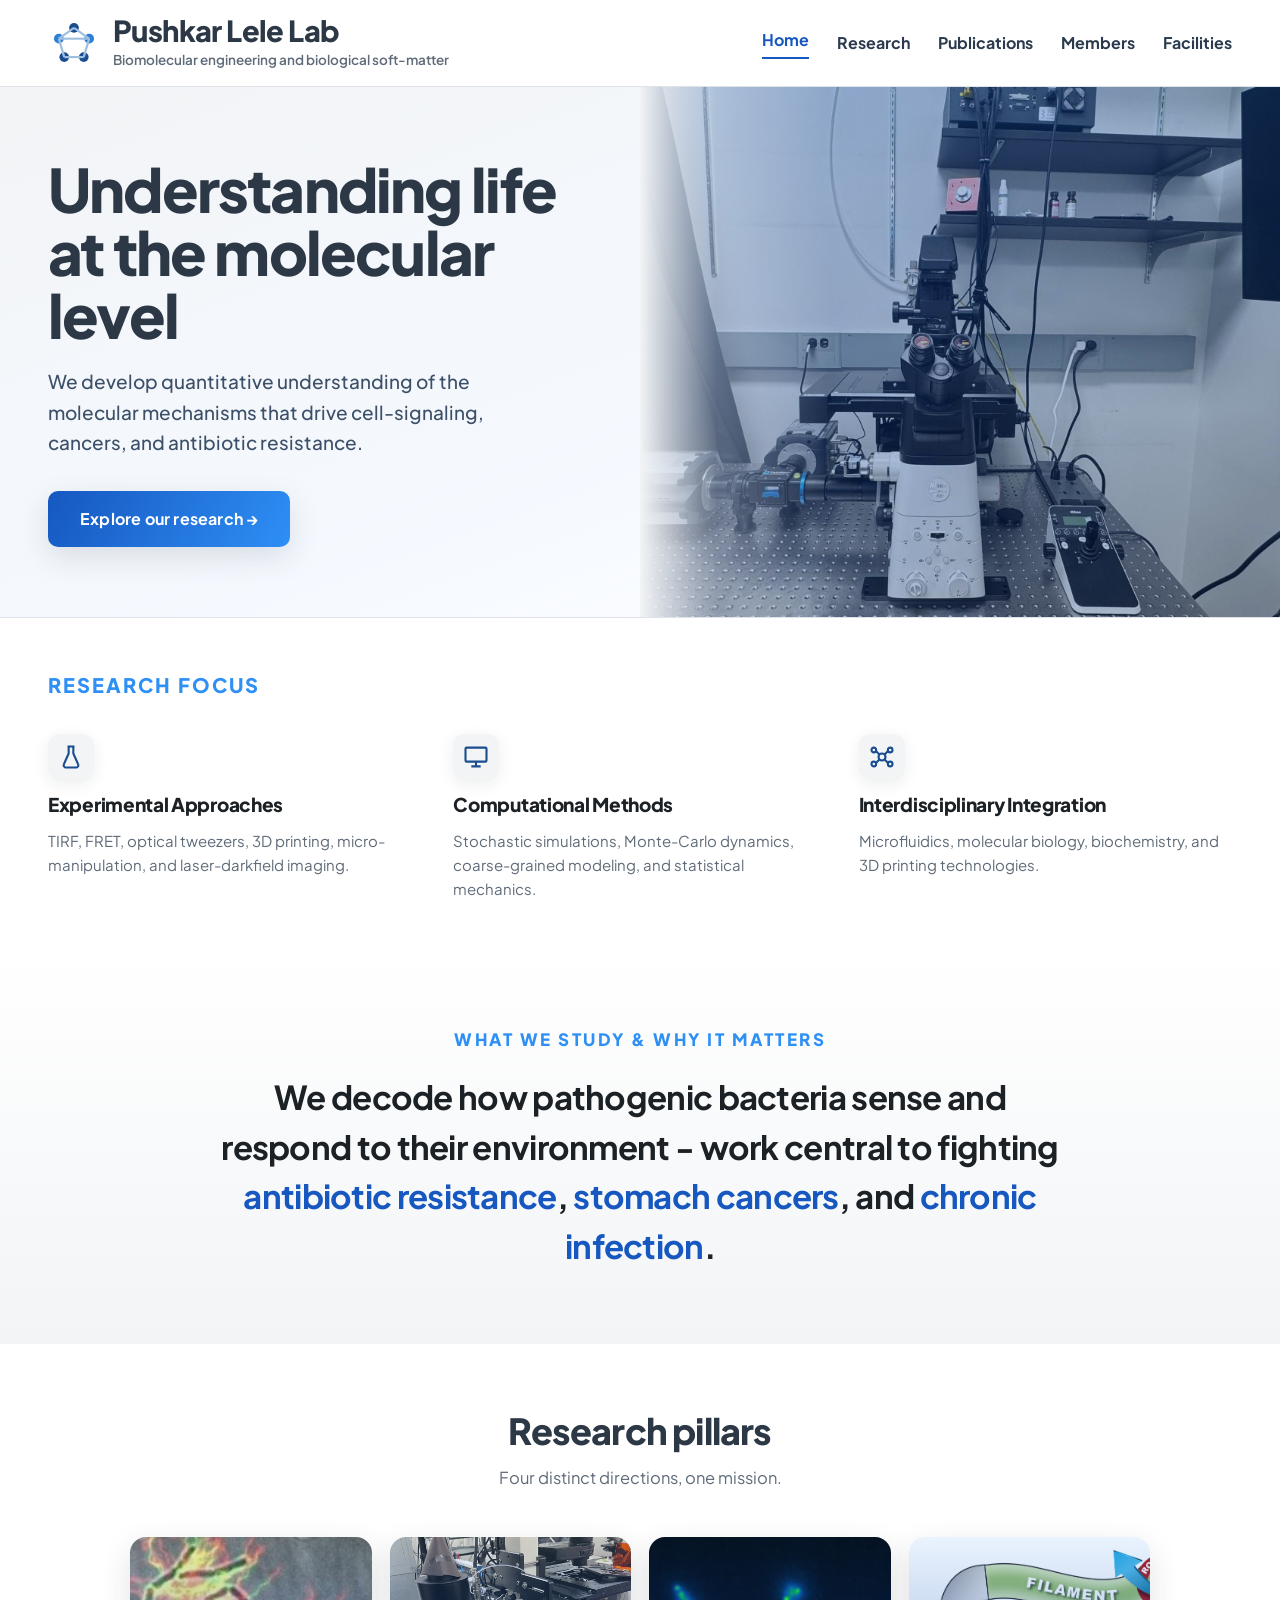
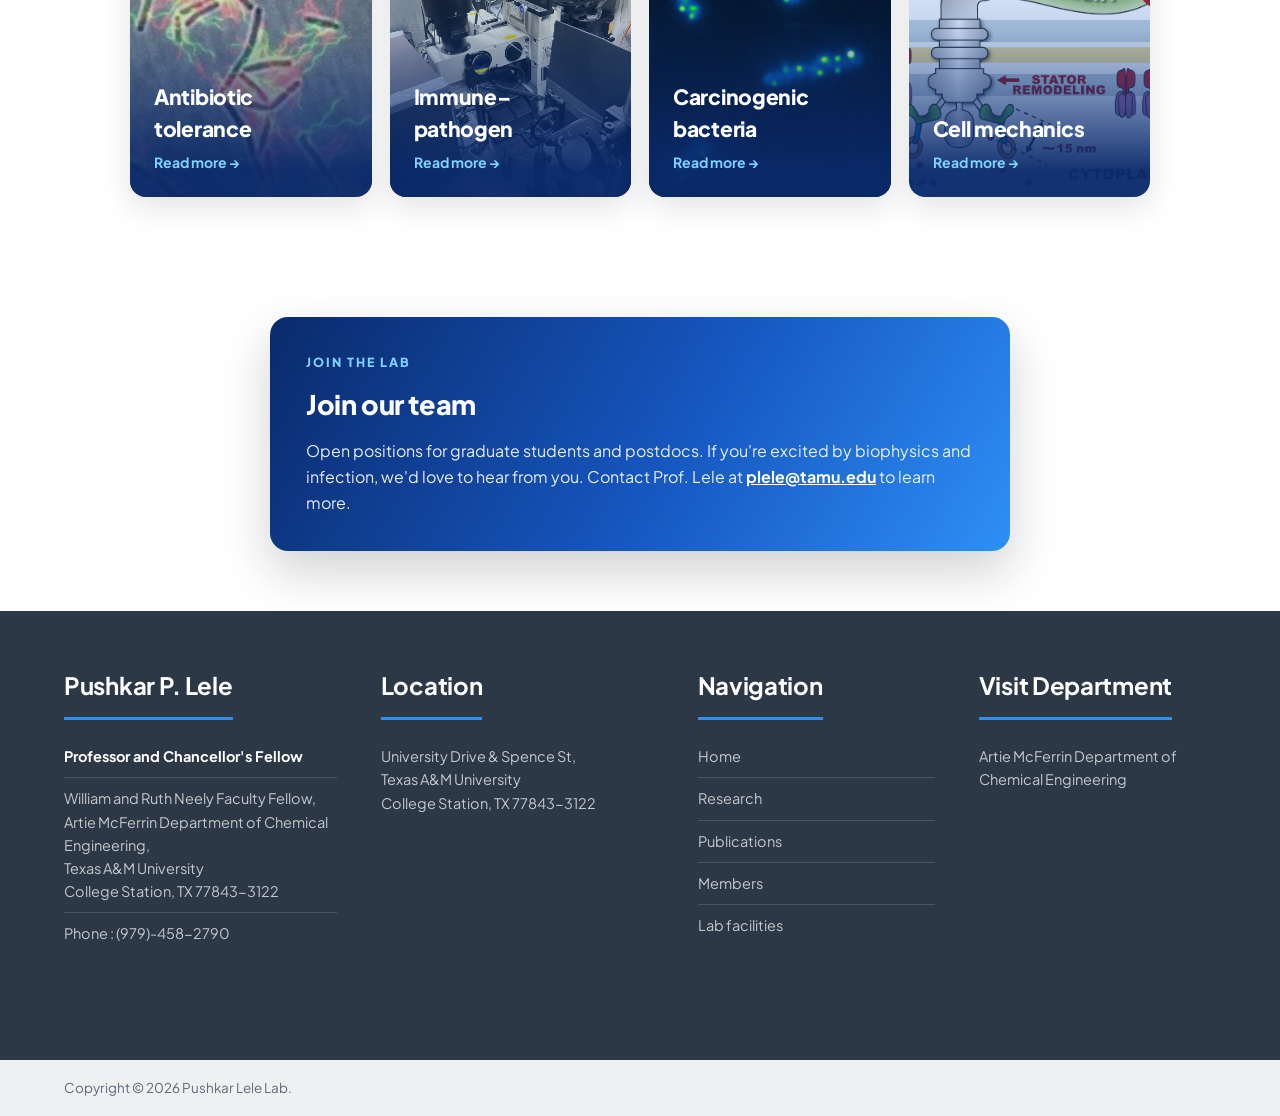
==== index.html @ 456cfaf9 "Rename lele-blue-premium- final.html to index.html" ====
<!DOCTYPE html>
<html lang="en">
<head>
<meta charset="UTF-8">
<meta name="viewport" content="width=device-width, initial-scale=1.0">
<title>Pushkar Lele Lab - Blue v2</title>
<link rel="icon" href="data:image/svg+xml,<svg xmlns=%22http://www.w3.org/2000/svg%22 viewBox=%220 0 100 100%22><text y=%22.9em%22 font-size=%2290%22>%F0%9F%94%AC</text></svg>">
<link rel="preconnect" href="https://fonts.googleapis.com">
<link rel="preconnect" href="https://fonts.gstatic.com" crossorigin>
<link href="https://fonts.googleapis.com/css2?family=Plus+Jakarta+Sans:wght@400;500;600;700;800&display=swap" rel="stylesheet">
<style>
  :root{
    --sans:'Plus Jakarta Sans', system-ui, sans-serif;
    --blue:#1657c0; --blue-deep:#2d3846; --blue-bright:#2e8ff5; --sky:#f2f4f6; --sky2:#e2e6ea;
    --cyan:#00c2d1; --accent:#ff8a3d;
    --line:#dfe3e8; --ink:#1c2126; --muted:#5f6b78;
    --grad-hero:linear-gradient(120deg,#0a2a6b 0%,#1657c0 55%,#2e8ff5 100%);
    --grad-cta:linear-gradient(120deg,#1657c0,#2e8ff5);
    --grad-accent:linear-gradient(120deg,#2e8ff5,#00c2d1);
    --shadow-sm:0 4px 16px rgba(30,35,45,.08);
    --shadow-md:0 10px 30px rgba(30,35,45,.13);
    --shadow-lg:0 20px 50px rgba(20,24,32,.20);
  }
  *{margin:0;padding:0;box-sizing:border-box;}
  body{font-family:var(--sans); color:var(--ink); background:#fff; line-height:1.5;}
  em{font-style:italic;}
  .ph{color:var(--blue-bright); font-weight:600; font-style:italic;}

  .page{display:none;} .page.show{display:block;}

  /* sticky navbar */
  .nav{position:sticky; top:0; z-index:800; display:flex; align-items:center; justify-content:space-between; padding:16px 48px; background:rgba(255,255,255,.96); backdrop-filter:blur(8px); border-bottom:1px solid var(--line);}
  .brandbox{display:flex; align-items:center; gap:13px;}
  .brandname{font-family:var(--sans); font-weight:800; font-size:29px; color:var(--blue-deep); line-height:1; letter-spacing:-.6px;}
  .brandsub{font-family:var(--sans); font-size:13.5px; color:var(--muted); font-weight:600; margin-top:5px;}
  .menu{display:flex; align-items:center; gap:28px; font-family:var(--sans); font-weight:700; font-size:16px; color:#2b3a4d;} .menu span{cursor:pointer;} .menu span:hover{color:var(--blue);}
  .menu .on{color:var(--blue); border-bottom:2px solid var(--blue); padding-bottom:5px;}
  .menu .cta{background:var(--grad-cta); color:#fff; padding:12px 22px; border-radius:9px; box-shadow:var(--shadow-sm); letter-spacing:.2px;}

  .logo-svg{width:52px; height:52px; flex-shrink:0;}

  .band{position:relative; padding:60px 48px; color:#fff; overflow:hidden; text-align:center;}
  .band-img{position:absolute; inset:0; background-size:cover; background-position:center;}
  .band-tint{position:absolute; inset:0; background:linear-gradient(125deg, rgba(10,42,107,.92), rgba(22,87,192,.82) 60%, rgba(46,143,245,.7));}
  .band-c{position:relative;}
  .band .ey{font-family:var(--sans); font-weight:800; font-size:13px; letter-spacing:3px; color:#7fd4ff; margin-bottom:14px; text-transform:uppercase;}
  .band h1{font-family:var(--sans); font-weight:800; font-size:48px; line-height:1.08; letter-spacing:-1px;}
  .band p{font-family:var(--sans); font-size:18px; opacity:.95; margin-top:14px; max-width:660px; margin-left:auto; margin-right:auto; font-weight:500;}

  .wrap{max-width:1100px; margin:0 auto; padding:60px 40px;}
  .sec-title{font-family:var(--sans); font-weight:800; font-size:36px; color:var(--blue-deep); text-align:center; margin-bottom:8px; letter-spacing:-.8px;}
  .sec-sub{font-family:var(--sans); font-size:16.5px; color:var(--muted); text-align:center; margin-bottom:46px;}

  .foot{background:var(--blue-deep); color:rgba(255,255,255,.72); padding:56px 64px 40px; display:grid; grid-template-columns:1.15fr 1.15fr 1fr 1fr; gap:44px; font-family:var(--sans); font-size:14.5px;}
  .foot a{color:#9fd0f5; text-decoration:none; cursor:pointer;}
  .foot .fcol h4{color:#fff; font-size:24px; font-weight:700; letter-spacing:-.3px; display:inline-block; margin-bottom:16px; padding-bottom:14px; border-bottom:3px solid var(--blue-bright);}
  .foot .fcol div{margin-bottom:0; line-height:1.6; padding:9px 0; border-bottom:1px solid rgba(255,255,255,.14);}
  .foot .fcol div:last-of-type{border-bottom:none;}
  .foot .fcol div b{color:#fff;}
  .foot .fcol .fnav-item{cursor:pointer;}
  .foot .fcol .fnav-item:hover{color:#fff;}
  .foot .fmap{width:100%; height:190px; border:0; border-radius:8px; margin-top:6px; display:block;}
  .fbottom{background:#eef0f2; color:var(--muted); padding:18px 64px; font-family:var(--sans); font-size:13.5px;}

  /* ===== HOME hero (split, light, like reference) ===== */
  .hero{display:grid; grid-template-columns:1fr 1fr; min-height:460px; background:linear-gradient(160deg,var(--sky) 0%, #f5f9ff 60%, #fff 100%);}
  .hero-l{padding:70px 20px 70px 48px; display:flex; flex-direction:column; justify-content:center;}
  .hero-l h1{font-family:var(--sans); font-weight:800; font-size:60px; line-height:1.05; color:var(--blue-deep); letter-spacing:-1.8px; margin-bottom:20px;}
  .hero-underline{display:none;}
  .hero-l p{font-family:var(--sans); font-size:19px; line-height:1.6; color:#3d5069; max-width:440px; margin-bottom:34px; font-weight:500;}
  .hero-l .cta{background:var(--grad-cta); color:#fff; font-weight:700; font-size:16px; padding:16px 32px; border-radius:10px; display:inline-flex; align-items:center; gap:10px; width:fit-content; box-shadow:var(--shadow-md); letter-spacing:.2px;}
  .hero-r{position:relative; overflow:hidden;}
  .hero-r .img{position:absolute; inset:0; background-image:url('Group/photos/micr-1.jpg'); background-size:cover; background-position:center;}
  .hero-r .tint{position:absolute; inset:0; background:linear-gradient(90deg, var(--sky) 0%, rgba(238,244,251,.35) 12%, rgba(238,244,251,0) 30%), linear-gradient(160deg, rgba(22,87,192,.4) 0%, rgba(10,42,107,.32) 100%);}

  .rf{background:#fff; border-top:1px solid var(--line); padding:52px 48px;}
  .rf-head{font-family:var(--sans); font-weight:800; font-size:20px; color:var(--blue-bright); margin-bottom:34px; letter-spacing:2px; text-transform:uppercase;}
  .rf-grid{display:grid; grid-template-columns:repeat(3,1fr); gap:32px; align-items:start;}
  .rf-item{display:flex; flex-direction:column; gap:10px;}
  .rf-icon{width:46px; height:46px; color:var(--blue); background:var(--sky); padding:9px; border-radius:12px; box-shadow:var(--shadow-sm);}
  .rf-item h4{font-family:var(--sans); font-weight:800; font-size:19px; color:var(--ink); letter-spacing:-.3px;}
  .rf-item p{font-family:var(--sans); font-size:15px; color:var(--muted); line-height:1.6;}
  .rf-feature{background:var(--sky); border-radius:12px; overflow:hidden; display:flex; flex-direction:column;}
  .rf-feature .fimg{height:110px; background-image:url('https://images.unsplash.com/photo-1607000975931-2b1ae9c75d3a?w=600&q=80'); background-size:cover; background-position:center;}
  .rf-feature .ftext{padding:16px;}
  .rf-feature .ftext p{font-family:var(--sans); font-size:13.5px; color:#44566a; line-height:1.55; margin-bottom:8px;}
  .rf-feature .ftext a{font-family:var(--sans); font-size:13.5px; font-weight:600; color:var(--blue-bright); text-decoration:none;}

  .mission{background:linear-gradient(180deg,#fff,var(--sky)); text-align:center; padding:74px 40px;}
  .mission .ey{font-family:var(--sans); font-weight:800; font-size:17px; letter-spacing:2.5px; color:var(--blue-bright); margin-bottom:20px; text-transform:uppercase;}
  .mission .lead{font-family:var(--sans); font-weight:700; font-size:33px; line-height:1.5; color:var(--ink); max-width:860px; margin:0 auto; letter-spacing:-.7px;}
  .mission .lead b{color:var(--blue);}

  .grid4{display:grid; grid-template-columns:repeat(4,1fr); gap:18px;}
  .pill{position:relative; height:260px; border-radius:16px; overflow:hidden; display:flex; flex-direction:column; justify-content:flex-end; padding:24px; color:#fff; box-shadow:var(--shadow-md); transition:transform .25s, box-shadow .25s;}
  .pill-img{position:absolute; inset:0; background-size:cover; background-position:center;}
  .pill-grad{position:absolute; inset:0; background:linear-gradient(0deg, rgba(10,42,107,.96) 10%, rgba(22,87,192,.25) 65%, rgba(46,143,245,.1));}
  .pill h3{position:relative; font-family:var(--sans); font-weight:800; font-size:21px; margin-bottom:8px; letter-spacing:-.3px;}
  .pill a{position:relative; font-family:var(--sans); color:#7fd4ff; font-weight:700; font-size:14px; text-decoration:none;}

  .lower{max-width:1100px; margin:0 auto; padding:60px 40px; display:grid; grid-template-columns:1.5fr 1fr; gap:46px;}
  .news .ey{font-family:var(--sans); font-weight:800; font-size:13px; letter-spacing:2px; color:var(--blue-bright); margin-bottom:22px; text-transform:uppercase;}
  .ni{padding:16px 0; border-bottom:1px solid var(--line); display:flex; gap:20px;}
  .ni .d{font-family:var(--sans); font-weight:800; font-size:12px; letter-spacing:1px; color:var(--blue-bright); min-width:84px; padding-top:4px;}
  .ni .t{font-family:var(--sans); font-weight:600; font-size:17.5px; line-height:1.45; color:var(--ink);}
  .join{background:var(--grad-hero); border:none; border-radius:18px; padding:36px; box-shadow:var(--shadow-lg);}
  .join .ey{font-family:var(--sans); font-weight:800; font-size:12.5px; letter-spacing:2px; color:#7fd4ff; margin-bottom:12px; text-transform:uppercase;}
  .join h3{font-family:var(--sans); font-weight:800; font-size:27px; color:#fff; margin-bottom:14px; letter-spacing:-.4px;}
  .join p{font-family:var(--sans); font-size:16px; color:rgba(255,255,255,.9); line-height:1.6;}
  .join a{color:#fff; font-weight:700; text-decoration:underline;}

  /* RESEARCH */
  .rblock{display:grid; grid-template-columns:1fr 1fr; gap:40px; align-items:center; margin-bottom:52px;}
  .rblock:nth-child(even) .rtext{order:2;}
  .rimg{height:300px; border-radius:16px; background-size:cover; background-position:center; box-shadow:var(--shadow-md);}
  .rtext h3{font-family:var(--sans); font-weight:800; font-size:29px; color:var(--blue-deep); margin-bottom:16px; letter-spacing:-.6px;}
  .rtext p{font-family:var(--sans); font-size:17px; line-height:1.7; color:#39485a;}

  /* PUBLICATIONS */
  /* MEMBERS - one group, no split */
  .pi-card{display:grid; grid-template-columns:200px 1fr; gap:32px; background:#fff; box-shadow:0 4px 20px rgba(26,77,143,.06); border:1px solid var(--line); border-radius:14px; padding:32px; margin-bottom:44px;}
  .pi-photo{width:200px; height:230px; border-radius:10px; background-size:cover; background-position:center;}
  .pi-info h3{font-family:var(--sans); font-weight:800; font-size:31px; color:var(--blue-deep); margin-bottom:6px; letter-spacing:-.5px;}
  .pi-info .role{font-family:var(--sans); font-weight:600; font-size:15px; color:var(--blue-bright); margin-bottom:16px;}
  .pi-info p{font-family:var(--sans); font-size:15px; line-height:1.6; color:#39485a; margin-bottom:14px;}
  .pi-info .cred{font-family:var(--sans); font-size:13.5px; color:var(--muted); line-height:1.7;}
  .role-title{font-family:var(--sans); font-weight:800; font-size:24px; color:var(--blue-deep); margin:0 0 24px; letter-spacing:-.4px;}
  .mgrid{display:grid; grid-template-columns:repeat(4,1fr); gap:24px;}
  .mcard{text-align:center;}
  .mcard .av{width:100%; aspect-ratio:1; border-radius:14px; background-size:cover; background-position:center; margin-bottom:14px; box-shadow:var(--shadow-sm);}
  .mcard .nm{font-family:var(--sans); font-weight:800; font-size:17px; color:var(--ink);}
  .mcard .rl{font-family:var(--sans); font-size:12.5px; color:var(--muted); margin-top:2px;}
  .alumni{background:#f7fafd; border:1px solid var(--line); border-radius:12px; padding:28px 32px; margin-top:40px;}
  .alumni h3{font-family:var(--sans); font-weight:700; font-size:20px; color:var(--blue-deep); margin-bottom:16px;}
  .alumni .ag{columns:2; column-gap:40px; font-family:var(--sans); font-size:14px; line-height:1.9; color:#39485a;}

  /* FACILITIES */
  .fcard{display:grid; grid-template-columns:1fr 1fr; gap:32px; align-items:center; margin-bottom:40px; background:#fff; border:1px solid var(--line); border-radius:14px; overflow:hidden;}
  .fcard:nth-child(even) .ftext2{order:2;}
  .fimg2{height:250px; background-size:cover; background-position:center;}
  .ftext2{padding:32px;}
  .ftext2 h3{font-family:var(--sans); font-weight:700; font-size:22px; color:var(--blue-deep); margin-bottom:12px;}
  .ftext2 ul{font-family:var(--sans); font-size:15px; line-height:1.8; color:#39485a; padding-left:20px;}

  /* NEWS */
  .timeline{max-width:760px; margin:0 auto;}
  .tl{display:flex; gap:24px; padding-bottom:32px;}
  .tl .date{font-family:var(--sans); font-weight:700; font-size:13px; color:var(--blue-bright); min-width:110px; text-align:right; padding-top:3px;}
  .tl .dot{position:relative; width:14px; flex-shrink:0;}
  .tl .dot::before{content:''; position:absolute; left:3px; top:6px; width:8px; height:8px; border-radius:50%; background:var(--blue);}
  .tl .dot::after{content:''; position:absolute; left:6px; top:6px; bottom:-32px; width:2px; background:var(--line);}
  .tl:last-child .dot::after{display:none;}
  .tl .body h4{font-family:var(--sans); font-weight:700; font-size:18px; color:var(--ink); margin-bottom:5px;}
  .tl .body p{font-family:var(--sans); font-size:14.5px; color:var(--muted); line-height:1.55;}

  /* ===== publications: single continuous list ===== */
  .publist{max-width:900px; margin:0 auto;}
  .listhead{display:flex; align-items:center; gap:16px; margin-bottom:28px;}
  .listhead h2{font-family:var(--sans); font-weight:800; font-size:30px; color:var(--blue-deep); letter-spacing:-.6px; white-space:nowrap;}
  .listrule{flex:1; height:3px; background:var(--grad-accent); border-radius:2px; opacity:.55;}
  .listcount{font-family:var(--sans); font-weight:700; font-size:12.5px; letter-spacing:1px; text-transform:uppercase; color:var(--blue-bright); white-space:nowrap;}
  .pubitem{display:flex; gap:18px; padding:20px 22px; border-radius:12px; transition:background .18s, transform .18s; align-items:flex-start;}
  .pubitem:hover{background:var(--sky); transform:translateX(3px);}
  .pnum{font-family:var(--sans); font-weight:800; font-size:13px; color:var(--blue-bright); background:var(--sky); border-radius:8px; min-width:32px; height:32px; display:flex; align-items:center; justify-content:center; flex-shrink:0; margin-top:2px;}
  .pubitem:hover .pnum{background:#fff;}
  .ptitle{font-family:var(--sans); font-weight:700; font-size:17px; line-height:1.45; color:var(--ink); margin-bottom:6px; letter-spacing:-.2px;}
  .pauth{font-family:var(--sans); font-size:14.5px; line-height:1.5; color:var(--muted); margin-bottom:5px;}
  .pjour{font-family:var(--sans); font-size:14.5px; color:var(--blue); font-weight:600; font-style:italic;}
  .pyear{font-style:normal; font-weight:700; color:var(--muted);}
  .pill:hover{transform:translateY(-6px); box-shadow:var(--shadow-lg);}
  .mcard{transition:transform .2s;} .mcard:hover{transform:translateY(-5px);}

  /* member profile page */
  .prof-hero{background:var(--grad-hero); color:#fff; padding:56px 48px;}
  .prof-inner{max-width:1000px; margin:0 auto; display:grid; grid-template-columns:220px 1fr; gap:40px; align-items:center;}
  .prof-photo{width:220px; height:250px; border-radius:16px; background-size:cover; background-position:center; box-shadow:var(--shadow-lg);}
  .prof-head .back{font-family:var(--sans); font-weight:700; font-size:13px; color:#9fd0f5; cursor:pointer; margin-bottom:14px; display:inline-block;}
  .prof-head h1{font-family:var(--sans); font-weight:800; font-size:40px; letter-spacing:-.8px; margin-bottom:8px;}
  .prof-head .r{font-family:var(--sans); font-weight:600; font-size:17px; color:#bfe0ff; margin-bottom:16px;}
  .prof-head .links{display:flex; gap:12px; flex-wrap:wrap;}
  .prof-head .links a{font-family:var(--sans); font-weight:600; font-size:13px; background:rgba(255,255,255,.15); color:#fff; padding:8px 16px; border-radius:8px; text-decoration:none;}
  .prof-body{max-width:1000px; margin:0 auto; padding:56px 48px; display:grid; grid-template-columns:2fr 1fr; gap:48px;}
  .prof-body h3{font-family:var(--sans); font-weight:800; font-size:22px; color:var(--blue-deep); margin:0 0 14px; letter-spacing:-.4px;}
  .prof-body p{font-family:var(--sans); font-size:16px; line-height:1.7; color:#39485a; margin-bottom:18px;}
  .prof-side{background:var(--sky); border:1px solid var(--line); border-radius:14px; padding:28px; height:fit-content;}
  .prof-side h4{font-family:var(--sans); font-weight:800; font-size:13px; letter-spacing:1.5px; text-transform:uppercase; color:var(--blue-bright); margin-bottom:14px;}
  .prof-side .row{font-family:var(--sans); font-size:14.5px; color:var(--ink); margin-bottom:12px; line-height:1.5;}
  .prof-side .row b{display:block; color:var(--muted); font-size:12px; font-weight:700; text-transform:uppercase; letter-spacing:.5px; margin-bottom:2px;}
  .prof-tags{display:flex; flex-wrap:wrap; gap:8px; margin-top:6px;}
  .prof-tags span{font-family:var(--sans); font-size:12.5px; font-weight:600; background:#fff; border:1px solid var(--line); color:var(--blue); padding:6px 12px; border-radius:20px;}

  @media(max-width:820px){ .hero{grid-template-columns:1fr;} .rf-grid{grid-template-columns:1fr 1fr;} .grid4,.mgrid{grid-template-columns:1fr 1fr;} .lower,.rblock,.fcard,.foot{grid-template-columns:1fr;} }
</style>
</head>
<body>

<!-- HOME -->
<div class="page show" id="home">
  <div class="nav">
    <div class="brandbox">
      <svg class="logo-svg" viewBox="0 0 48 48" fill="none" xmlns="http://www.w3.org/2000/svg">
        <circle cx="24" cy="10" r="4.5" fill="#1a4d8f"/>
        <circle cx="10" cy="20" r="4.5" fill="#2b7fd4"/>
        <circle cx="38" cy="20" r="4.5" fill="#2b7fd4"/>
        <circle cx="15" cy="37" r="4.5" fill="#1a4d8f"/>
        <circle cx="33" cy="37" r="4.5" fill="#1a4d8f"/>
        <line x1="24" y1="10" x2="10" y2="20" stroke="#9fbfe0" stroke-width="2"/>
        <line x1="24" y1="10" x2="38" y2="20" stroke="#9fbfe0" stroke-width="2"/>
        <line x1="10" y1="20" x2="15" y2="37" stroke="#9fbfe0" stroke-width="2"/>
        <line x1="38" y1="20" x2="33" y2="37" stroke="#9fbfe0" stroke-width="2"/>
        <line x1="15" y1="37" x2="33" y2="37" stroke="#9fbfe0" stroke-width="2"/>
        <line x1="10" y1="20" x2="38" y2="20" stroke="#9fbfe0" stroke-width="2"/>
      </svg>
      <div><div class="brandname">Pushkar Lele Lab</div><div class="brandsub">Biomolecular engineering and biological soft-matter</div></div>
    </div>
    <div class="menu"><span class="on" onclick="go('home')">Home</span><span onclick="go('research')">Research</span><span onclick="go('pubs')">Publications</span><span onclick="go('members')">Members</span><span onclick="go('facilities')">Facilities</span></div>
  </div>

  <div class="hero">
    <div class="hero-l">
      <h1>Understanding life at the molecular level</h1>
      <div class="hero-underline"></div>
      <p>We develop quantitative understanding of the molecular mechanisms that drive cell-signaling, cancers, and antibiotic resistance.</p>
      <a class="cta" onclick="go('research')" style="cursor:pointer;">Explore our research →</a>
    </div>
    <div class="hero-r"><div class="img"></div><div class="tint"></div></div>
  </div>

  <div class="rf">
    <div class="rf-head">Research Focus</div>
    <div class="rf-grid">
      <div class="rf-item">
        <svg class="rf-icon" viewBox="0 0 24 24" fill="none" stroke="#1a4d8f" stroke-width="1.8"><path d="M9 3h6M10 3v6l-4 9a2 2 0 002 3h8a2 2 0 002-3l-4-9V3"/></svg>
        <h4>Experimental Approaches</h4>
        <p>TIRF, FRET, optical tweezers, 3D printing, micro-manipulation, and laser-darkfield imaging.</p>
      </div>
      <div class="rf-item">
        <svg class="rf-icon" viewBox="0 0 24 24" fill="none" stroke="#1a4d8f" stroke-width="1.8"><rect x="3" y="4" width="18" height="12" rx="1"/><path d="M8 20h8M12 16v4"/></svg>
        <h4>Computational Methods</h4>
        <p>Stochastic simulations, Monte-Carlo dynamics, coarse-grained modeling, and statistical mechanics.</p>
      </div>
      <div class="rf-item">
        <svg class="rf-icon" viewBox="0 0 24 24" fill="none" stroke="#1a4d8f" stroke-width="1.8"><circle cx="12" cy="12" r="3"/><circle cx="5" cy="6" r="2"/><circle cx="19" cy="6" r="2"/><circle cx="5" cy="18" r="2"/><circle cx="19" cy="18" r="2"/><path d="M7 7l3 3M17 7l-3 3M7 17l3-3M17 17l-3-3"/></svg>
        <h4>Interdisciplinary Integration</h4>
        <p>Microfluidics, molecular biology, biochemistry, and 3D printing technologies.</p>
      </div>
      </div></div>

  <div class="mission"><div class="ey">WHAT WE STUDY &amp; WHY IT MATTERS</div><div class="lead">We decode how pathogenic bacteria sense and respond to their environment - work central to fighting <b>antibiotic resistance</b>, <b>stomach cancers</b>, and <b>chronic infection</b>.</div></div>

  <div class="wrap"><div class="sec-title">Research pillars</div><div class="sec-sub">Four distinct directions, one mission.</div>
    <div class="grid4">
      <div class="pill" onclick="goSection('research','pillar-antibiotic')" style="cursor:pointer;"><div class="pill-img" style="background-image:url('Group/photos/bac.jpg')"></div><div class="pill-grad"></div><h3>Antibiotic tolerance</h3><a>Read more →</a></div>
      <div class="pill" onclick="goSection('research','pillar-immune')" style="cursor:pointer;"><div class="pill-img" style="background-image:url('Group/photos/traps-scaled.jpeg')"></div><div class="pill-grad"></div><h3>Immune–pathogen</h3><a>Read more →</a></div>
      <div class="pill" onclick="goSection('research','pillar-carcinogenic')" style="cursor:pointer;"><div class="pill-img" style="background-image:url('Group/photos/v4.jpg')"></div><div class="pill-grad"></div><h3>Carcinogenic bacteria</h3><a>Read more →</a></div>
      <div class="pill" onclick="goSection('research','pillar-mechanics')" style="cursor:pointer;"><div class="pill-img" style="background-image:url('Group/photos/Fig1.jpg')"></div><div class="pill-grad"></div><h3>Cell mechanics</h3><a>Read more →</a></div>
    </div>
  </div>

  <div class="lower" style="grid-template-columns:1fr; max-width:820px;">
    <div class="join"><div class="ey">JOIN THE LAB</div><h3>Join our team</h3><p>Open positions for graduate students and postdocs. If you're excited by biophysics and infection, we'd love to hear from you. Contact Prof. Lele at <a href="mailto:plele@tamu.edu">plele@tamu.edu</a> to learn more.</p></div>
  </div>
  <div class="foot"><div class="fcol"><h4>Pushkar P. Lele</h4><div><b>Professor and Chancellor's Fellow</b></div><div>William and Ruth Neely Faculty Fellow,<br>Artie McFerrin Department of Chemical Engineering,<br>Texas A&amp;M University<br>College Station, TX 77843-3122</div><div>Phone : (979)-458-2790</div></div><div class="fcol"><h4>Location</h4><div>University Drive &amp; Spence St,<br>Texas A&amp;M University<br>College Station, TX 77843-3122</div><iframe class="fmap" src="https://maps.google.com/maps?q=College+Station,+TX+77843&amp;z=14&amp;output=embed" loading="lazy" referrerpolicy="no-referrer-when-downgrade"></iframe></div><div class="fcol"><h4>Navigation</h4><div class="fnav-item" onclick="go('home')">Home</div><div class="fnav-item" onclick="go('research')">Research</div><div class="fnav-item" onclick="go('pubs')">Publications</div><div class="fnav-item" onclick="go('members')">Members</div><div class="fnav-item" onclick="go('facilities')">Lab facilities</div></div><div class="fcol"><h4>Visit Department</h4><div>Artie McFerrin Department of Chemical Engineering</div></div></div>
  <div class="fbottom">Copyright &copy; 2026 Pushkar Lele Lab.</div>
</div>
<div class="page" id="research">
<div class="nav"><div class="brandbox"><svg class="logo-svg" viewBox="0 0 48 48" fill="none" xmlns="http://www.w3.org/2000/svg"><circle cx="24" cy="10" r="4.5" fill="#1a4d8f"/><circle cx="10" cy="20" r="4.5" fill="#2b7fd4"/><circle cx="38" cy="20" r="4.5" fill="#2b7fd4"/><circle cx="15" cy="37" r="4.5" fill="#1a4d8f"/><circle cx="33" cy="37" r="4.5" fill="#1a4d8f"/><line x1="24" y1="10" x2="10" y2="20" stroke="#9fbfe0" stroke-width="2"/><line x1="24" y1="10" x2="38" y2="20" stroke="#9fbfe0" stroke-width="2"/><line x1="10" y1="20" x2="15" y2="37" stroke="#9fbfe0" stroke-width="2"/><line x1="38" y1="20" x2="33" y2="37" stroke="#9fbfe0" stroke-width="2"/><line x1="15" y1="37" x2="33" y2="37" stroke="#9fbfe0" stroke-width="2"/><line x1="10" y1="20" x2="38" y2="20" stroke="#9fbfe0" stroke-width="2"/></svg> <div><div class="brandname">Pushkar Lele Lab</div><div class="brandsub">Biomolecular engineering and biological soft-matter</div></div></div><div class="menu">
<span onclick="go('home')">Home</span>
<span class="on" onclick="go('research')">Research</span>
<span onclick="go('pubs')">Publications</span>
<span onclick="go('members')">Members</span>
<span onclick="go('facilities')">Facilities</span>

</div></div>
  <div class="band"><div class="band-img" style="background-image:url('https://images.unsplash.com/photo-1559757148-5c350d0d3c56?w=1600&q=80')"></div><div class="band-tint"></div><div class="band-c"><div class="ey">OUR RESEARCH</div><h1>Mechanisms of infection &amp; resistance</h1><p>We deploy computational and experimental approaches to investigate how pathogens perceive and respond to environmental stresses.</p></div></div>
  <div class="wrap">
    <div class="rblock" id="pillar-antibiotic"><div class="rtext"><h3>Antibiotic tolerance</h3><p>We study the mechanisms by which bacteria develop tolerance against beta-lactam antibiotics, focusing on epigenetic phenomena and short-time adaptations. Working at the single-cell level, we correlate adaptive responses with alterations in the mechanical properties of the bacterial cell wall.</p></div><div class="rimg" style="background-image:url('Group/photos/bac.jpg')"></div></div>
    <div class="rblock" id="pillar-immune"><div class="rtext"><h3>Immune–pathogen interactions</h3><p>The innate immune system is our first line of defense against infection. We investigate how neutrophils exhibit diverse responses when targeting pathogenic bacteria, combining microfluidics, optical trapping, and single-molecule imaging.</p></div><div class="rimg" style="background-image:url('Group/photos/traps-scaled.jpeg')"></div></div>
    <div class="rblock" id="pillar-carcinogenic"><div class="rtext"><h3>Spread of carcinogenic bacteria</h3><p><em>Helicobacter pylori</em> infections are a major cause of peptic ulcers and gastric cancers. We investigate how the chemotaxis signaling network modulates <em>H. pylori</em>'s flagellar functions to promote colonization.</p></div><div class="rimg" style="background-image:url('Group/photos/v4.jpg')"></div></div>
    <div class="rblock" id="pillar-mechanics"><div class="rtext"><h3>Cell mechanics &amp; mechanosensing</h3><p>Bacteria must sense attachment to a surface before establishing biofilms. We research mechanosensing in bacteria to determine how biofilms form, building on the discovery that flagellar protein components function as mechanosensors.</p></div><div class="rimg" style="background-image:url('Group/photos/Fig1.jpg')"></div></div>
  </div>
<div class="foot"><div class="fcol"><h4>Pushkar P. Lele</h4><div><b>Professor and Chancellor's Fellow</b></div><div>William and Ruth Neely Faculty Fellow,<br>Artie McFerrin Department of Chemical Engineering,<br>Texas A&amp;M University<br>College Station, TX 77843-3122</div><div>Phone : (979)-458-2790</div></div><div class="fcol"><h4>Location</h4><div>University Drive &amp; Spence St,<br>Texas A&amp;M University<br>College Station, TX 77843-3122</div><iframe class="fmap" src="https://maps.google.com/maps?q=College+Station,+TX+77843&amp;z=14&amp;output=embed" loading="lazy" referrerpolicy="no-referrer-when-downgrade"></iframe></div><div class="fcol"><h4>Navigation</h4><div class="fnav-item" onclick="go('home')">Home</div><div class="fnav-item" onclick="go('research')">Research</div><div class="fnav-item" onclick="go('pubs')">Publications</div><div class="fnav-item" onclick="go('members')">Members</div><div class="fnav-item" onclick="go('facilities')">Lab facilities</div></div><div class="fcol"><h4>Visit Department</h4><div>Artie McFerrin Department of Chemical Engineering</div></div></div>
<div class="fbottom">Copyright &copy; 2026 Pushkar Lele Lab.</div>
</div>
<div class="page" id="pubs">
<div class="nav"><div class="brandbox"><svg class="logo-svg" viewBox="0 0 48 48" fill="none" xmlns="http://www.w3.org/2000/svg"><circle cx="24" cy="10" r="4.5" fill="#1a4d8f"/><circle cx="10" cy="20" r="4.5" fill="#2b7fd4"/><circle cx="38" cy="20" r="4.5" fill="#2b7fd4"/><circle cx="15" cy="37" r="4.5" fill="#1a4d8f"/><circle cx="33" cy="37" r="4.5" fill="#1a4d8f"/><line x1="24" y1="10" x2="10" y2="20" stroke="#9fbfe0" stroke-width="2"/><line x1="24" y1="10" x2="38" y2="20" stroke="#9fbfe0" stroke-width="2"/><line x1="10" y1="20" x2="15" y2="37" stroke="#9fbfe0" stroke-width="2"/><line x1="38" y1="20" x2="33" y2="37" stroke="#9fbfe0" stroke-width="2"/><line x1="15" y1="37" x2="33" y2="37" stroke="#9fbfe0" stroke-width="2"/><line x1="10" y1="20" x2="38" y2="20" stroke="#9fbfe0" stroke-width="2"/></svg> <div><div class="brandname">Pushkar Lele Lab</div><div class="brandsub">Biomolecular engineering and biological soft-matter</div></div></div><div class="menu">
<span onclick="go('home')">Home</span>
<span onclick="go('research')">Research</span>
<span class="on" onclick="go('pubs')">Publications</span>
<span onclick="go('members')">Members</span>
<span onclick="go('facilities')">Facilities</span>

</div></div>
  <div class="band"><div class="band-img" style="background-image:url('https://images.unsplash.com/photo-1532153955177-f59af40d6472?w=1600&q=80')"></div><div class="band-tint"></div><div class="band-c"><div class="ey">PUBLICATIONS</div><h1>Peer-reviewed research</h1><p>A complete record of the lab&rsquo;s peer-reviewed work.</p></div></div>
  <div class="wrap">
    <div class="publist">
      <div class="listhead"><h2>Short List</h2><div class="listrule"></div><span class="listcount">9 selected papers</span></div>
      <div class="pubitem"><div class="pnum">1</div><div class="pbody"><div class="ptitle">Facilitated search and funneling at the cellular scale enable motile bacteria to penetrate extreme confinements</div><div class="pauth">P. Subrahmaniyan, S. Mukhopadhyay, R. Bishayi, R. Gupta, A. Johri, J. Janeev, N. Chaubal, A. Katiyar, T.P. Lele, P.P. Lele</div><div class="pjour">Communications Physics <span class="pyear">2026 (accepted)</span></div></div></div>
<div class="pubitem"><div class="pnum">2</div><div class="pbody"><div class="ptitle">Heterogeneous Distribution of Proton-Motive Force in Nonheritable Antibiotic Resistance</div><div class="pauth">A. H. Lee, R. Gupta, H. N. Nguyen, I. R. Schmitz, D. A. Siegele, and P. P. Lele</div><div class="pjour">mBio <span class="pyear">2023</span></div></div></div>
<div class="pubitem"><div class="pnum">3</div><div class="pbody"><div class="ptitle">Mechanosensitive recruitment of stator units promotes binding of the response regulator CheY-P to the flagellar motor</div><div class="pauth">J. D. Antani, R. Gupta, A. H. Lee, K. Y. Rhee, M. D. Manson &amp; P. P. Lele</div><div class="pjour">Nature Communications <span class="pyear">2021</span></div></div></div>
<div class="pubitem"><div class="pnum">4</div><div class="pbody"><div class="ptitle">Asymmetric random walks reveal that the chemotaxis network modulates flagellar rotational bias in <em>Helicobacter pylori</em></div><div class="pauth">J. Antani, A. X. Sumali, T. P. Lele, P. P. Lele</div><div class="pjour">eLife <span class="pyear">2021</span></div></div></div>
<div class="pubitem"><div class="pnum">5</div><div class="pbody"><div class="ptitle">Biphasic chemotaxis of <em>Escherichia coli</em> to the microbiota metabolite indole</div><div class="pauth">J. Yang, R. Chawla, K. Rhee, R. Gupta, M. Manson, A. Jayaraman, P. P. Lele</div><div class="pjour">Proceedings of the National Academy of Sciences, USA <span class="pyear">2020, 117 (11) 6114-6120</span></div></div></div>
<div class="pubitem"><div class="pnum">6</div><div class="pbody"><div class="ptitle">The flagellar motor of <em>Caulobacter crescentus</em> generates more torque when a cell swims backward</div><div class="pauth">P. P. Lele, T. Roland, A. Shrivastava, Y. Chen, H. C. Berg</div><div class="pjour">Nature Physics <span class="pyear">2016, 12, 175-178</span></div></div></div>
<div class="pubitem"><div class="pnum">7</div><div class="pbody"><div class="ptitle">Response thresholds in bacterial chemotaxis</div><div class="pauth">P. P. Lele, A. Shrivastava, T. Roland, H. C. Berg</div><div class="pjour">Science Advances <span class="pyear">2015, 1:e1500029s</span></div></div></div>
<div class="pubitem"><div class="pnum">8</div><div class="pbody"><div class="ptitle">Dynamics of mechanosensing in the bacterial flagellar motor</div><div class="pauth">P. P. Lele, Basarab G. Hosu, H. C. Berg</div><div class="pjour">Proceedings of the National Academy of Sciences, USA <span class="pyear">2013, 110 (29), 11839-11844</span></div></div></div>
<div class="pubitem"><div class="pnum">9</div><div class="pbody"><div class="ptitle">Mechanism for adaptive remodeling of the bacterial flagellar switch</div><div class="pauth">P. P. Lele, R. W. Branch, V. Nathan, H. C. Berg</div><div class="pjour">Proceedings of the National Academy of Sciences, USA <span class="pyear">2012, 109 (49), 20018-20022</span></div></div></div>
    </div>

    <div class="publist" style="margin-top:64px;">
      <div class="listhead"><h2>Full List</h2><div class="listrule"></div><span class="listcount">37 publications</span></div>
      <div class="pubitem"><div class="pnum">1</div><div class="pbody"><div class="ptitle">Mechanoplasticity in the response of human neutrophils to bacteria</div><div class="pauth">L. Ghosh, A. Shaji, R. Bishayi, P. Subrahmaniyan, S. Mukhopadhyay, T.P. Lele, P.P. Lele</div><div class="pjour">submitted</div></div></div>
<div class="pubitem"><div class="pnum">2</div><div class="pbody"><div class="ptitle">High-Fidelity Micron-Sized Pattern Transfer to PDMS Molds through UV-Ozone Treated Polymeric Replicas of Silicon Wafers</div><div class="pauth">Adelie Lorge, Romit Bishayi, Prasanth Shanmughan, Sayak Mukhopadhyay, Pravin Subrahmaniyan, P.P. Lele</div><div class="pjour">submitted</div></div></div>
<div class="pubitem"><div class="pnum">3</div><div class="pbody"><div class="ptitle">Facilitated search and funneling at the cellular scale enable motile bacteria to penetrate extreme confinements</div><div class="pauth">P. Subrahmaniyan, S. Mukhopadhyay, R. Bishayi, R. Gupta, A. Johri, J. Janeev, N. Chaubal, A. Katiyar, T.P. Lele, P.P. Lele</div><div class="pjour">Communications Physics <span class="pyear">2026 (accepted)</span></div></div></div>
<div class="pubitem"><div class="pnum">4</div><div class="pbody"><div class="ptitle">Probiotic exopolysaccharide-mediated encapsulation of Indole-3-Acetic Acid: A biocompatible approach for delivery, enhanced stability, and <em>E. coli</em> motility disruption</div><div class="pauth">S. Balyan, S. Mukhopadhyay, D. Chatterjee, V. Dadwal, D.K. Jha, P.P. Lele, B.S. Patil</div><div class="pjour">submitted</div></div></div>
<div class="pubitem"><div class="pnum">5</div><div class="pbody"><div class="ptitle">Scrutinizing Stator Rotation in the Bacterial Flagellum: Reconciling Experiments and Switching Models</div><div class="pauth">A. Joshi, P. P. Lele</div><div class="pjour">Biomolecules <span class="pyear">2025</span></div></div></div>
<div class="pubitem"><div class="pnum">6</div><div class="pbody"><div class="ptitle">Low pH amplifies chemotaxis toward urea in <em>Helicobacter pylori</em></div><div class="pauth">A. Shaji, P. Subrahmaniyan, S. Mukhopadhyay, R. Shin, H. Santhoshkumar, P. P. Lele</div><div class="pjour">Biophysical Journal <span class="pyear">2025</span></div></div></div>
<div class="pubitem"><div class="pnum">7</div><div class="pbody"><div class="ptitle">Urea-loaded PLGA microspheres as point-sources of attractants for <em>Helicobacter pylori</em></div><div class="pauth">P. Shanmughan, P. Subrahmaniyan, D. Bhatnagar, S. Ranganathan, P. P. Lele</div><div class="pjour">Biotechnology and Bioengineering <span class="pyear">2024</span></div></div></div>
<div class="pubitem"><div class="pnum">8</div><div class="pbody"><div class="ptitle">Dynamic Adaptation in Extant Proteins Facilitates Antibiotic Tolerance in Energetic <em>Escherichia coli</em></div><div class="pauth">S. Mukhopadhyay, R. Bishayi, A. Shaji, A. H. Lee, R. Gupta, N. Mohajeri, A. Katiyar, B. McKee, I. R. Schmitz, R. Shin, T.P. Lele, P.P. Lele</div><div class="pjour">under review</div></div></div>
<div class="pubitem"><div class="pnum">9</div><div class="pbody"><div class="ptitle">Matrix stiffness drives drop-like nuclear deformation and lamin A/C dependent YAP nuclear translocation</div><div class="pauth">T. Wang, S. Abolghasemzade, B. P. McKee, I. Singh, K. Pendyala, N. Mohajeri, H. Patel, A. Shaji, A. L. Kersey, K. Harsh, S. Kaur, C. R. Dollahon, S. Chukkapalli, P. P. Lele, D. E. Conway, A. K. Gaharwar, R. B. Dickinson, and T. P. Lele</div><div class="pjour">Nature Communications <span class="pyear">2024</span></div></div></div>
<div class="pubitem"><div class="pnum">10</div><div class="pbody"><div class="ptitle">Reassessing the Standard Chemotaxis Framework for Understanding Biased Migration in <em>Helicobacter pylori</em></div><div class="pauth">J. D. Antani, A. Shaji, R. Gupta, P. P. Lele</div><div class="pjour">Annual Review of Chemical and Biomolecular Engineering <span class="pyear">2023</span></div></div></div>
<div class="pubitem"><div class="pnum">11</div><div class="pbody"><div class="ptitle">Real-time Deduction of Mechanisms and Kinetics Underlying Photocatalytic Water Disinfection</div><div class="pauth">N. A. Vidwans, K. Rhee, P. P. Lele, S. Vaddiraju</div><div class="pjour">ACS ES&amp;T Water <span class="pyear">2023</span></div></div></div>
<div class="pubitem"><div class="pnum">12</div><div class="pbody"><div class="ptitle">Indole is sensed by multiple receptor domains in Tar and Tsr</div><div class="pauth">J. Yang, R. Chawla, K. Y. Rhee, R. Gupta, A. Aditya, P. Rane, M. D. Manson, A. Jayaraman, P. P. Lele</div><div class="pjour">under review</div></div></div>
<div class="pubitem"><div class="pnum">13</div><div class="pbody"><div class="ptitle">Heterogeneous Distribution of Proton-Motive Force in Nonheritable Antibiotic Resistance</div><div class="pauth">A. H. Lee, R. Gupta, H. N. Nguyen, I. R. Schmitz, D. A. Siegele, and P. P. Lele</div><div class="pjour">mBio <span class="pyear">2023</span></div></div></div>
<div class="pubitem"><div class="pnum">14</div><div class="pbody"><div class="ptitle">Editorial: Biological rotary nanomotors</div><div class="pauth">M. D. Manson, R. Gupta, P. P. Lele, J. Liu and T. M. Duncan</div><div class="pjour">Frontiers in Microbiology <span class="pyear">2022</span></div></div></div>
<div class="pubitem"><div class="pnum">15</div><div class="pbody"><div class="ptitle">The nucleus bypasses obstacles by deforming like a drop with surface tension mediated by lamin A/C</div><div class="pauth">A. Katiyar, J. Zhang, J. D. Antani, Y. Yu, P. P. Lele, C. A. Reinhart-King, N. J. Sniadecki, K. J. Roux, R. B. Dickinson, T. P. Lele</div><div class="pjour">Advanced Science <span class="pyear">2022</span></div></div></div>
<div class="pubitem"><div class="pnum">16</div><div class="pbody"><div class="ptitle">Bacterial proprioception: can the bacterium sense its motility?</div><div class="pauth">Rachit Gupta, Junhua Yuan and Pushkar P. Lele</div><div class="pjour">Frontiers in Microbiology <span class="pyear">2022</span></div></div></div>
<div class="pubitem"><div class="pnum">17</div><div class="pbody"><div class="ptitle">Indole modulates cooperative protein-protein interactions in the flagellar motor</div><div class="pauth">Rachit Gupta, Kathy Y. Rhee, Sarah D. Beagle, Ravi Chawla, Nicolas Perdomo, Steve W. Lockless and Pushkar P. Lele</div><div class="pjour">PNAS Nexus <span class="pyear">2022</span></div></div></div>
<div class="pubitem"><div class="pnum">18</div><div class="pbody"><div class="ptitle">Flagellar Sensing of Surfaces</div><div class="pauth">J. Antani &amp; P. P. Lele</div><div class="pjour">Physical Biology <span class="pyear">2021</span></div></div></div>
<div class="pubitem"><div class="pnum">19</div><div class="pbody"><div class="ptitle">Mechanosensitive recruitment of stator units promotes binding of the response regulator CheY-P to the flagellar motor</div><div class="pauth">J. D. Antani, R. Gupta, A. H. Lee, K. Y. Rhee, M. D. Manson &amp; P. P. Lele</div><div class="pjour">Nature Communications <span class="pyear">2021</span></div></div></div>
<div class="pubitem"><div class="pnum">20</div><div class="pbody"><div class="ptitle">Asymmetric random walks reveal that the chemotaxis network modulates flagellar rotational bias in <em>Helicobacter pylori</em></div><div class="pauth">J. Antani, A. X. Sumali, T. P. Lele, P. P. Lele</div><div class="pjour">eLife <span class="pyear">2021</span></div></div></div>
<div class="pubitem"><div class="pnum">21</div><div class="pbody"><div class="ptitle">Biphasic chemotaxis of <em>Escherichia coli</em> to the microbiota metabolite indole</div><div class="pauth">J. Yang, R. Chawla, K. Rhee, R. Gupta, M. Manson, A. Jayaraman, P. P. Lele</div><div class="pjour">Proceedings of the National Academy of Sciences, USA <span class="pyear">2020, 117 (11) 6114-6120</span></div></div></div>
<div class="pubitem"><div class="pnum">22</div><div class="pbody"><div class="ptitle">A method for direct imaging of x-z cross sections of fluorescent samples</div><div class="pauth">A. Katiyar, J. D. Antani, B. P. McKee, R. Gupta, P. P. Lele, T. P. Lele</div><div class="pjour">Journal of Microscopy <span class="pyear">2020</span></div></div></div>
<div class="pubitem"><div class="pnum">23</div><div class="pbody"><div class="ptitle">Protein expression-independent response of intensity-based pH-sensitive fluorophores in <em>Escherichia coli</em></div><div class="pauth">K. Rhee, R. Chawla, P. P. Lele</div><div class="pjour">PLOS ONE <span class="pyear">2020, 15(8): e0234849</span></div></div></div>
<div class="pubitem"><div class="pnum">24</div><div class="pbody"><div class="ptitle">Molecular Mechanism for Attractant Signaling to DHMA by <em>E. coli</em> Tar</div><div class="pauth">A. Orr, J. Yang, R. Chawla, K. Hull, M. Zhu, D. Romo, P. P. Lele, A. Jayaraman, M. Manson, P. Tamamis</div><div class="pjour">Biophysical Journal <span class="pyear">2020, 118 (2), 492</span></div></div></div>
<div class="pubitem"><div class="pnum">25</div><div class="pbody"><div class="ptitle">A skeptic&rsquo;s guide to bacterial mechanosensing</div><div class="pauth">R. Chawla, R. Gupta, T. P. Lele, and P. P. Lele</div><div class="pjour">Journal of Molecular Biology <span class="pyear">2020, 432 (2), 523</span></div></div></div>
<div class="pubitem"><div class="pnum">26</div><div class="pbody"><div class="ptitle">Switching and Torque Generation in Swarming cells of <em>E. coli</em></div><div class="pauth">K. M. Ford, J. Antani, A. Nagarajan, M. M. Johnson, P. P. Lele</div><div class="pjour">Frontiers in Microbiology <span class="pyear">2018, 9, 2197</span></div></div></div>
<div class="pubitem"><div class="pnum">27</div><div class="pbody"><div class="ptitle">Viscous drag on the flagellum activates <em>Bacillus subtilis</em> entry into the K-state</div><div class="pauth">C. Diethmaier, R. Chawla, A. Canzoneri, D. B. Kearns, P. P. Lele, D. Dubnau</div><div class="pjour">Molecular Microbiology <span class="pyear">2017, 106(3), 367-380</span></div></div></div>
<div class="pubitem"><div class="pnum">28</div><div class="pbody"><div class="ptitle">Molecular modeling of Switch-Remodeling <span style="color:#586b84;">(Book Chapter)</span></div><div class="pauth">P. P. Lele</div><div class="pjour">Methods in Microbiology (Clifton, N.J.) <span class="pyear">2018, 1729:347-352</span></div></div></div>
<div class="pubitem"><div class="pnum">29</div><div class="pbody"><div class="ptitle">Torque, but not FliL, regulates mechanosensitive flagellar motor-function</div><div class="pauth">R. Chawla, K. M. Ford, P. P. Lele</div><div class="pjour">Scientific Reports <span class="pyear">2017, 7, 5565</span></div></div></div>
<div class="pubitem"><div class="pnum">30</div><div class="pbody"><div class="ptitle">Biophysical Characterization of Flagellar Motor Functions</div><div class="pauth">K. M. Ford, R. Chawla, P. P. Lele</div><div class="pjour">Journal of Visualized Experiments <span class="pyear">2017, 119, e55240</span></div></div></div>
<div class="pubitem"><div class="pnum">31</div><div class="pbody"><div class="ptitle">The flagellar motor of <em>Caulobacter crescentus</em> generates more torque when a cell swims backward</div><div class="pauth">P. P. Lele, T. Roland, A. Shrivastava, Y. Chen, H. C. Berg</div><div class="pjour">Nature Physics <span class="pyear">2016, 12, 175-178</span></div></div></div>
<div class="pubitem"><div class="pnum">32</div><div class="pbody"><div class="ptitle">Response thresholds in bacterial chemotaxis</div><div class="pauth">P. P. Lele, A. Shrivastava, T. Roland, H. C. Berg</div><div class="pjour">Science Advances <span class="pyear">2015, 1:e1500029s</span></div></div></div>
<div class="pubitem"><div class="pnum">33</div><div class="pbody"><div class="ptitle">Switching of Bacterial Flagellar Motors Triggered by Mutant FliG</div><div class="pauth">P. P. Lele &amp; H. C. Berg</div><div class="pjour">Biophysical Journal <span class="pyear">2015, 108 (5), 1275-1280</span></div></div></div>
<div class="pubitem"><div class="pnum">34</div><div class="pbody"><div class="ptitle">Gliding is driven by a rotary motor</div><div class="pauth">A. Shrivastava, P. P. Lele, H. C. Berg</div><div class="pjour">Current Biology <span class="pyear">2015, 25 (3), 338-341</span></div></div></div>
<div class="pubitem"><div class="pnum">35</div><div class="pbody"><div class="ptitle">FRAP analysis: accounting for bleaching during image capture</div><div class="pauth">J. Wu, N. Shekhar, P. P. Lele, T. P. Lele</div><div class="pjour">PLoS ONE <span class="pyear">2012, 7(8): e42854</span></div></div></div>
<div class="pubitem"><div class="pnum">36</div><div class="pbody"><div class="ptitle">Dynamics of mechanosensing in the bacterial flagellar motor</div><div class="pauth">P. P. Lele, Basarab G. Hosu, H. C. Berg</div><div class="pjour">Proceedings of the National Academy of Sciences, USA <span class="pyear">2013, 110 (29), 11839-11844</span></div></div></div>
<div class="pubitem"><div class="pnum">37</div><div class="pbody"><div class="ptitle">Mechanism for adaptive remodeling of the bacterial flagellar switch</div><div class="pauth">P. P. Lele, R. W. Branch, V. Nathan, H. C. Berg</div><div class="pjour">Proceedings of the National Academy of Sciences, USA <span class="pyear">2012, 109 (49), 20018-20022</span></div></div></div>
    </div>
  </div>
<div class="foot"><div class="fcol"><h4>Pushkar P. Lele</h4><div><b>Professor and Chancellor's Fellow</b></div><div>William and Ruth Neely Faculty Fellow,<br>Artie McFerrin Department of Chemical Engineering,<br>Texas A&amp;M University<br>College Station, TX 77843-3122</div><div>Phone : (979)-458-2790</div></div><div class="fcol"><h4>Location</h4><div>University Drive &amp; Spence St,<br>Texas A&amp;M University<br>College Station, TX 77843-3122</div><iframe class="fmap" src="https://maps.google.com/maps?q=College+Station,+TX+77843&amp;z=14&amp;output=embed" loading="lazy" referrerpolicy="no-referrer-when-downgrade"></iframe></div><div class="fcol"><h4>Navigation</h4><div class="fnav-item" onclick="go('home')">Home</div><div class="fnav-item" onclick="go('research')">Research</div><div class="fnav-item" onclick="go('pubs')">Publications</div><div class="fnav-item" onclick="go('members')">Members</div><div class="fnav-item" onclick="go('facilities')">Lab facilities</div></div><div class="fcol"><h4>Visit Department</h4><div>Artie McFerrin Department of Chemical Engineering</div></div></div>
<div class="fbottom">Copyright &copy; 2026 Pushkar Lele Lab.</div>
</div>
<div class="page" id="members">
<div class="nav"><div class="brandbox"><svg class="logo-svg" viewBox="0 0 48 48" fill="none" xmlns="http://www.w3.org/2000/svg"><circle cx="24" cy="10" r="4.5" fill="#1a4d8f"/><circle cx="10" cy="20" r="4.5" fill="#2b7fd4"/><circle cx="38" cy="20" r="4.5" fill="#2b7fd4"/><circle cx="15" cy="37" r="4.5" fill="#1a4d8f"/><circle cx="33" cy="37" r="4.5" fill="#1a4d8f"/><line x1="24" y1="10" x2="10" y2="20" stroke="#9fbfe0" stroke-width="2"/><line x1="24" y1="10" x2="38" y2="20" stroke="#9fbfe0" stroke-width="2"/><line x1="10" y1="20" x2="15" y2="37" stroke="#9fbfe0" stroke-width="2"/><line x1="38" y1="20" x2="33" y2="37" stroke="#9fbfe0" stroke-width="2"/><line x1="15" y1="37" x2="33" y2="37" stroke="#9fbfe0" stroke-width="2"/><line x1="10" y1="20" x2="38" y2="20" stroke="#9fbfe0" stroke-width="2"/></svg> <div><div class="brandname">Pushkar Lele Lab</div><div class="brandsub">Biomolecular engineering and biological soft-matter</div></div></div><div class="menu">
<span onclick="go('home')">Home</span>
<span onclick="go('research')">Research</span>
<span onclick="go('pubs')">Publications</span>
<span class="on" onclick="go('members')">Members</span>
<span onclick="go('facilities')">Facilities</span>

</div></div>
  <div class="band"><div class="band-img" style="background-image:url('https://images.unsplash.com/photo-1521737604893-d14cc237f11d?w=1600&q=80')"></div><div class="band-tint"></div><div class="band-c"><div class="ey">OUR TEAM</div><h1>Members</h1><p>The people behind the science.</p></div></div>
  <div class="wrap">
    <div class="pi-card">
      <div class="pi-photo" style="background-image:url('Group/Plele.jpg')"></div>
      <div class="pi-info"><h3>Dr. Pushkar P. Lele</h3><div class="role">Professor &amp; Chancellor's Fellow · William and Ruth Neely Faculty Fellow</div>
      <p><span class="ph">[PI bio to be added - short narrative on research vision and background.]</span></p>
      <div class="cred">Postdoctoral Fellow, Molecular &amp; Cellular Biology, Harvard University<br>Ph.D., Chemical Engineering, University of Delaware<br>B.Tech., Chemical Engineering, UDCT Mumbai</div></div>
    </div>
    <div class="role-title">Lab Members</div>
    <div class="mgrid">
      <div class="mcard"><div class="av" style="background-image:url('Group/Dr. Parisa Zangoui.JPG')"></div><div class="nm">Dr. Parisa Zangoui</div><div class="rl">Postdoctoral scholar</div></div>
      <div class="mcard"><div class="av" style="background-image:url('Group/Dr. Sayak Mukhopadhyay.jpg')"></div><div class="nm">Dr. Sayak Mukhopadhyay</div><div class="rl">Postdoctoral scholar</div></div>
      <div class="mcard"><div class="av" style="background-image:url('Group/Dr. Vibhor Kumar.png')"></div><div class="nm">Dr. Vibhor Kumar</div><div class="rl">Post Doc</div></div>
      <div class="mcard"><div class="av" style="background-image:url('Group/Romit Bishayi.png')"></div><div class="nm">Romit Bishayi</div><div class="rl">Ph.D. student</div></div>
      <div class="mcard"><div class="av" style="background-image:url('Group/Pravin Hebbasuru Kuppusamy Subrahmaniyan.png')"></div><div class="nm">Pravin H. K. Subrahmaniyan</div><div class="rl">PhD Student</div></div>
      <div class="mcard"><div class="av" style="background-image:url('Group/Ayush Joshi.jpg')"></div><div class="nm">Ayush Joshi</div><div class="rl">PhD Student</div></div>
      <div class="mcard"><div class="av" style="background-image:url('Group/Amirtha Ganapathi.jpg')"></div><div class="nm">Amirtha Ganapathi</div><div class="rl">PhD Student</div></div>
      <div class="mcard"><div class="av" style="background-image:url('Group/Abey Jacob John.jpeg')"></div><div class="nm">Abey Jacob John</div><div class="rl">PhD student</div></div>
      <div class="mcard"><div class="av" style="background-image:url('Group/Varsha Viswanathan.jpeg')"></div><div class="nm">Varsha Viswanathan</div><div class="rl">PhD student</div></div>
    </div>
    <div class="alumni"><h3>Alumni</h3><div class="ag">
      Dr. Annie Lee - Eli Lilly &amp; Company<br>Dr. Kathy Rhee - Wildtype<br>Dr. Rachit Gupta - L.E.K Consulting<br>Dr. Jingyun Yang - Seres Therapeutics<br>Dr. Ravi Chawla - Scripps Institute<br>Dr. Jyot Antani - Yale University<br>Nhi Hong Nguyen - University of Michigan<br>Anita Sumali - TAMU<br>Dr. Katie Ford - Bain &amp; Company<br>Madeline Johnson - Vanderbilt University<br>Minh Tran - University of Delaware<br>Dr. Aditya - Memorial Sloan Kettering<br>Chris Sukumpantanasarn - OSIsoft<br>Priya Nair - UT Austin<br>Sophia Lin - BP<br>Rafael Contrucci - GHD
    </div></div>
  </div>
<div class="foot"><div class="fcol"><h4>Pushkar P. Lele</h4><div><b>Professor and Chancellor's Fellow</b></div><div>William and Ruth Neely Faculty Fellow,<br>Artie McFerrin Department of Chemical Engineering,<br>Texas A&amp;M University<br>College Station, TX 77843-3122</div><div>Phone : (979)-458-2790</div></div><div class="fcol"><h4>Location</h4><div>University Drive &amp; Spence St,<br>Texas A&amp;M University<br>College Station, TX 77843-3122</div><iframe class="fmap" src="https://maps.google.com/maps?q=College+Station,+TX+77843&amp;z=14&amp;output=embed" loading="lazy" referrerpolicy="no-referrer-when-downgrade"></iframe></div><div class="fcol"><h4>Navigation</h4><div class="fnav-item" onclick="go('home')">Home</div><div class="fnav-item" onclick="go('research')">Research</div><div class="fnav-item" onclick="go('pubs')">Publications</div><div class="fnav-item" onclick="go('members')">Members</div><div class="fnav-item" onclick="go('facilities')">Lab facilities</div></div><div class="fcol"><h4>Visit Department</h4><div>Artie McFerrin Department of Chemical Engineering</div></div></div>
<div class="fbottom">Copyright &copy; 2026 Pushkar Lele Lab.</div>
</div>
<div class="page" id="facilities">
<div class="nav"><div class="brandbox"><svg class="logo-svg" viewBox="0 0 48 48" fill="none" xmlns="http://www.w3.org/2000/svg"><circle cx="24" cy="10" r="4.5" fill="#1a4d8f"/><circle cx="10" cy="20" r="4.5" fill="#2b7fd4"/><circle cx="38" cy="20" r="4.5" fill="#2b7fd4"/><circle cx="15" cy="37" r="4.5" fill="#1a4d8f"/><circle cx="33" cy="37" r="4.5" fill="#1a4d8f"/><line x1="24" y1="10" x2="10" y2="20" stroke="#9fbfe0" stroke-width="2"/><line x1="24" y1="10" x2="38" y2="20" stroke="#9fbfe0" stroke-width="2"/><line x1="10" y1="20" x2="15" y2="37" stroke="#9fbfe0" stroke-width="2"/><line x1="38" y1="20" x2="33" y2="37" stroke="#9fbfe0" stroke-width="2"/><line x1="15" y1="37" x2="33" y2="37" stroke="#9fbfe0" stroke-width="2"/><line x1="10" y1="20" x2="38" y2="20" stroke="#9fbfe0" stroke-width="2"/></svg> <div><div class="brandname">Pushkar Lele Lab</div><div class="brandsub">Biomolecular engineering and biological soft-matter</div></div></div><div class="menu">
<span onclick="go('home')">Home</span>
<span onclick="go('research')">Research</span>
<span onclick="go('pubs')">Publications</span>
<span onclick="go('members')">Members</span>
<span class="on" onclick="go('facilities')">Facilities</span>

</div></div>
  <div class="band"><div class="band-img" style="background-image:url('https://images.unsplash.com/photo-1581093588401-fbb62a02f120?w=1600&q=80')"></div><div class="band-tint"></div><div class="band-c"><div class="ey">LAB FACILITIES</div><h1>Instruments &amp; capabilities</h1><p>State-of-the-art microscopy, microfluidics, and molecular biology infrastructure.</p></div></div>
  <div class="wrap">
    <div class="fcard"><div class="fimg2" style="background-image:url('Group/photos/micr-1.jpg')"></div><div class="ftext2"><h3>Microscopy</h3><ul><li>7 microscopes incl. Nikon Ti2-E with Ring-TIRF illumination</li><li>Optical tweezers-equipped Nikon Ti-E</li><li>FRET on live cells; single-photon detection (Hamamatsu PMTs)</li><li>Darkfield, phase, FRAP capabilities</li></ul></div></div>
    <div class="fcard"><div class="fimg2" style="background-image:url('Group/photos/fluidics.jpg')"></div><div class="ftext2"><h3>Microfluidics</h3><ul><li>Custom microfluidic device fabrication</li><li>Integrated with 3D-printing workflows</li><li><span class="ph">[Additional details to be added]</span></li></ul></div></div>
    <div class="fcard"><div class="fimg2" style="background-image:url('Group/photos/BSL.jpg')"></div><div class="ftext2"><h3>Molecular Biology &amp; Culturing</h3><ul><li>Genome editing (λ-Red homologous recombineering)</li><li>Plasmid extraction &amp; protein purification</li><li>Molecular cloning; PCR / gel electrophoresis / electroporation</li><li>BSL culturing facilities</li></ul></div></div>
    <div class="fcard"><div class="fimg2" style="background-image:url('Group/photos/laser.png')"></div><div class="ftext2"><h3>Micro-manipulation &amp; Micro-gravity</h3><ul><li>TransferMan 4r &amp; FemtoJet 4i microinjector</li><li>Sutter P-1000 micropipette puller</li><li>Synthecon RCCS-4HD rotary cell culture (microgravity)</li></ul></div></div>
  </div>
<div class="foot"><div class="fcol"><h4>Pushkar P. Lele</h4><div><b>Professor and Chancellor's Fellow</b></div><div>William and Ruth Neely Faculty Fellow,<br>Artie McFerrin Department of Chemical Engineering,<br>Texas A&amp;M University<br>College Station, TX 77843-3122</div><div>Phone : (979)-458-2790</div></div><div class="fcol"><h4>Location</h4><div>University Drive &amp; Spence St,<br>Texas A&amp;M University<br>College Station, TX 77843-3122</div><iframe class="fmap" src="https://maps.google.com/maps?q=College+Station,+TX+77843&amp;z=14&amp;output=embed" loading="lazy" referrerpolicy="no-referrer-when-downgrade"></iframe></div><div class="fcol"><h4>Navigation</h4><div class="fnav-item" onclick="go('home')">Home</div><div class="fnav-item" onclick="go('research')">Research</div><div class="fnav-item" onclick="go('pubs')">Publications</div><div class="fnav-item" onclick="go('members')">Members</div><div class="fnav-item" onclick="go('facilities')">Lab facilities</div></div><div class="fcol"><h4>Visit Department</h4><div>Artie McFerrin Department of Chemical Engineering</div></div></div>
<div class="fbottom">Copyright &copy; 2026 Pushkar Lele Lab.</div>
</div>

<!-- MEMBER PROFILE (sample) -->
<div class="page" id="profile">
  <div class="nav"><div class="brandbox"><svg class="logo-svg" viewBox="0 0 48 48" fill="none" xmlns="http://www.w3.org/2000/svg"><circle cx="24" cy="10" r="4.5" fill="#1a4d8f"/><circle cx="10" cy="20" r="4.5" fill="#2b7fd4"/><circle cx="38" cy="20" r="4.5" fill="#2b7fd4"/><circle cx="15" cy="37" r="4.5" fill="#1a4d8f"/><circle cx="33" cy="37" r="4.5" fill="#1a4d8f"/><line x1="24" y1="10" x2="10" y2="20" stroke="#9fbfe0" stroke-width="2"/><line x1="24" y1="10" x2="38" y2="20" stroke="#9fbfe0" stroke-width="2"/><line x1="10" y1="20" x2="15" y2="37" stroke="#9fbfe0" stroke-width="2"/><line x1="38" y1="20" x2="33" y2="37" stroke="#9fbfe0" stroke-width="2"/><line x1="15" y1="37" x2="33" y2="37" stroke="#9fbfe0" stroke-width="2"/><line x1="10" y1="20" x2="38" y2="20" stroke="#9fbfe0" stroke-width="2"/></svg><div><div class="brandname">Pushkar Lele Lab</div><div class="brandsub">Biomolecular engineering and biological soft-matter</div></div></div><div class="menu"><span onclick="go('home')">Home</span><span onclick="go('research')">Research</span><span onclick="go('pubs')">Publications</span><span class="on" onclick="go('members')">Members</span><span onclick="go('facilities')">Facilities</span></div></div>

  <div class="prof-hero">
    <div class="prof-inner">
      <div class="prof-photo" style="background-image:url('Group/Dr. Parisa Zangoui.JPG')"></div>
      <div class="prof-head">
        <span class="back" onclick="go('members')">&larr; Back to members</span>
        <h1>Dr. Parisa Zangoui</h1>
        <div class="r">Researcher &middot; <span class="ph">[postdoc / role - filled from real data]</span></div>
        <div class="links"><a>&#9993; Email</a><a>Google Scholar</a><a>LinkedIn</a></div>
      </div>
    </div>
  </div>

  <div class="prof-body">
    <div>
      <h3>About</h3>
      <p><span class="ph">[Placeholder bio - real text to be added from the form.]</span> Lorem ipsum researcher in the Lele Lab studying bacterial motility and chemotaxis. Joined the group after completing graduate work on single-molecule biophysics, with a focus on how pathogens sense and respond to their environment.</p>
      <p>Current work combines optical tweezers, microfluidics, and computational modeling to probe the mechanics of infection. Outside the lab, enjoys hiking, chess, and science outreach.</p>
      <h3>Research</h3>
      <p><span class="ph">[Placeholder - real research summary to be added.]</span> Investigating the flagellar motor's response to environmental cues, and how mechanosensing drives biofilm formation on surfaces relevant to chronic infection.</p>
      <h3>Selected publications</h3>
      <p style="margin-bottom:8px;">&bull; <span class="ph">[Publication 1 placeholder]</span> - Journal Name (Year)</p>
      <p style="margin-bottom:8px;">&bull; <span class="ph">[Publication 2 placeholder]</span> - Journal Name (Year)</p>
    </div>
    <div class="prof-side">
      <h4>At a glance</h4>
      <div class="row"><b>Role</b>Researcher</div>
      <div class="row"><b>Joined</b><span class="ph">[year]</span></div>
      <div class="row"><b>Email</b><span class="ph">[email]</span></div>
      <div class="row"><b>Education</b><span class="ph">[degrees, institutions]</span></div>
      <div class="row"><b>Research interests</b>
        <div class="prof-tags"><span>Chemotaxis</span><span>Optical tweezers</span><span>Biofilms</span><span>Biophysics</span></div>
      </div>
    </div>
  </div>

  <div class="foot"><div class="fcol"><h4>Pushkar P. Lele</h4><div><b>Professor and Chancellor's Fellow</b></div><div>William and Ruth Neely Faculty Fellow,<br>Artie McFerrin Department of Chemical Engineering,<br>Texas A&amp;M University<br>College Station, TX 77843-3122</div><div>Phone : (979)-458-2790</div></div><div class="fcol"><h4>Location</h4><div>University Drive &amp; Spence St,<br>Texas A&amp;M University<br>College Station, TX 77843-3122</div><iframe class="fmap" src="https://maps.google.com/maps?q=College+Station,+TX+77843&amp;z=14&amp;output=embed" loading="lazy" referrerpolicy="no-referrer-when-downgrade"></iframe></div><div class="fcol"><h4>Navigation</h4><div class="fnav-item" onclick="go('home')">Home</div><div class="fnav-item" onclick="go('research')">Research</div><div class="fnav-item" onclick="go('pubs')">Publications</div><div class="fnav-item" onclick="go('members')">Members</div><div class="fnav-item" onclick="go('facilities')">Lab facilities</div></div><div class="fcol"><h4>Visit Department</h4><div>Artie McFerrin Department of Chemical Engineering</div></div></div>
  <div class="fbottom">Copyright &copy; 2026 Pushkar Lele Lab.</div>
</div>

<script>
function go(id){
  document.querySelectorAll('.page').forEach(p=>p.classList.remove('show'));
  var el=document.getElementById(id);
  if(el) el.classList.add('show');
  window.scrollTo({top:0});
}
function goSection(pageId, sectionId){
  go(pageId);
  var el=document.getElementById(sectionId);
  if(el) el.scrollIntoView({behavior:'smooth', block:'start'});
}
</script>
</body>
</html>
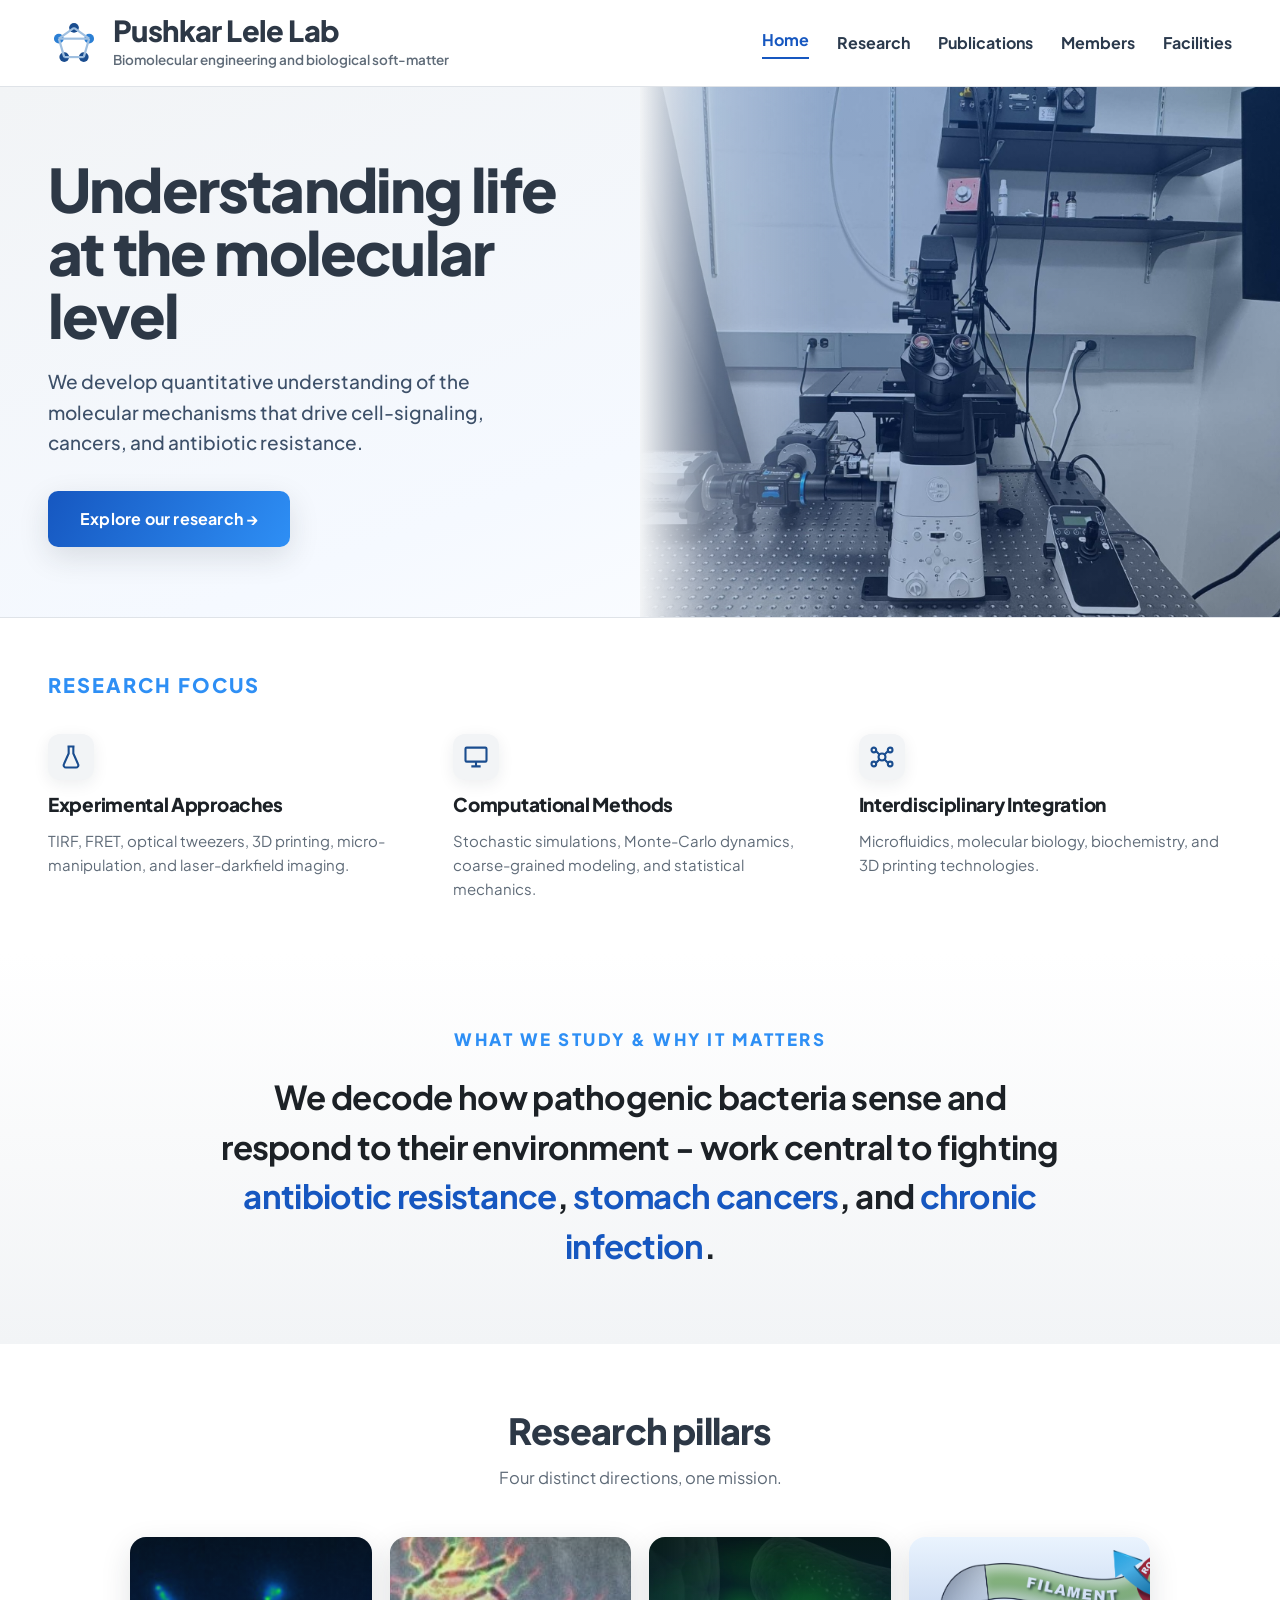
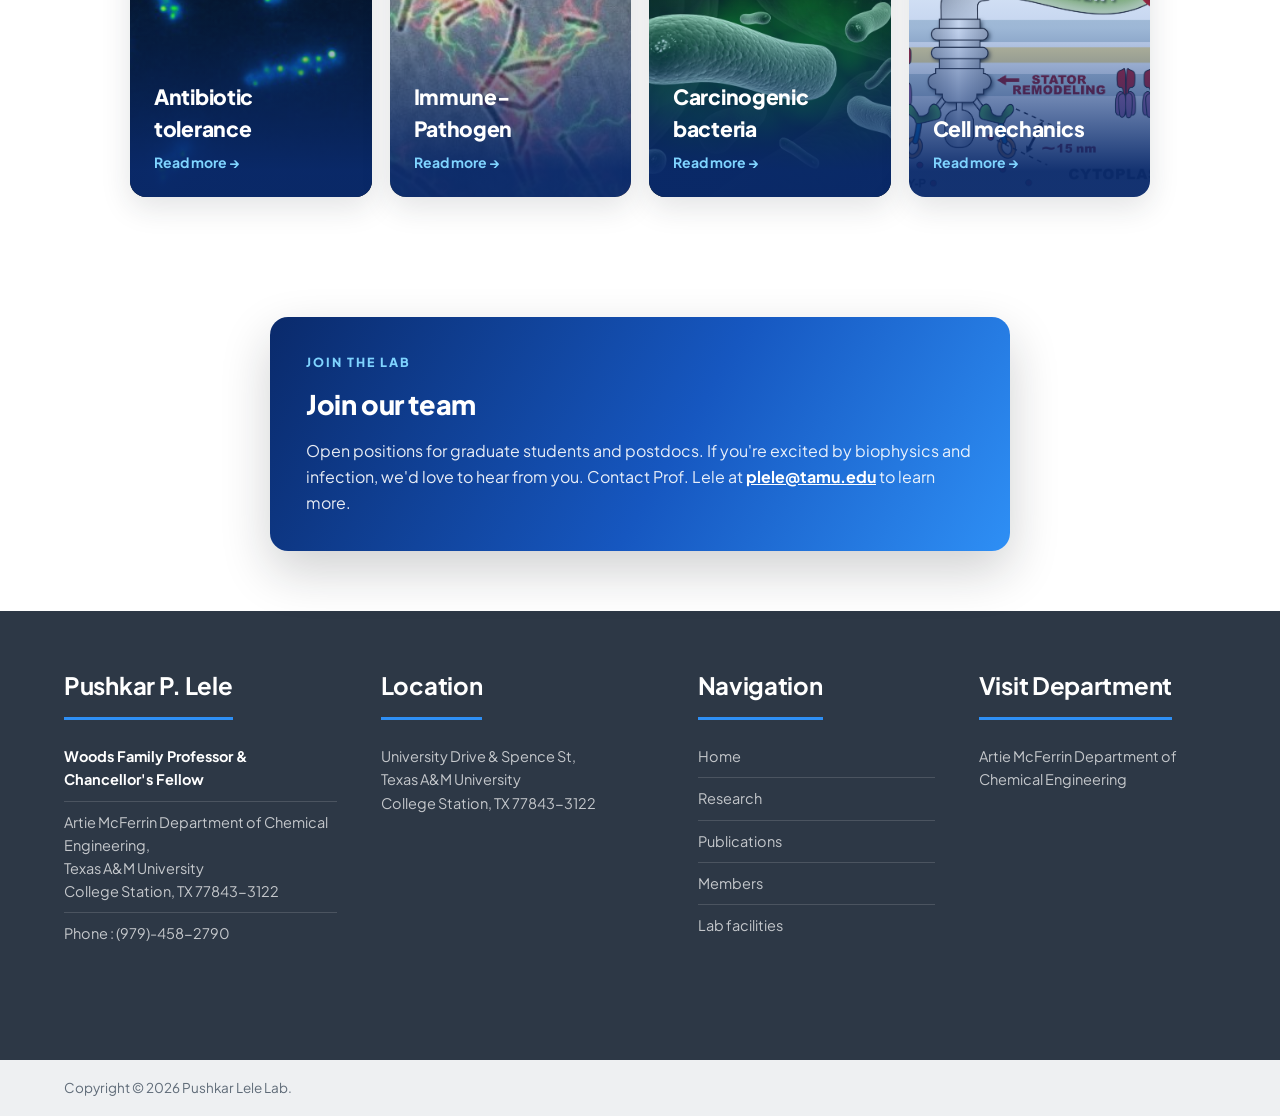
==== commit 4218c2bf: "changes" ====
--- a/index.html
+++ b/index.html
@@ -112,7 +112,7 @@
   /* RESEARCH */
   .rblock{display:grid; grid-template-columns:1fr 1fr; gap:40px; align-items:center; margin-bottom:52px;}
   .rblock:nth-child(even) .rtext{order:2;}
-  .rimg{height:300px; border-radius:16px; background-size:cover; background-position:center; box-shadow:var(--shadow-md);}
+  .rimg{width:100%; height:auto; display:block; border-radius:16px; box-shadow:var(--shadow-md);}
   .rtext h3{font-family:var(--sans); font-weight:800; font-size:29px; color:var(--blue-deep); margin-bottom:16px; letter-spacing:-.6px;}
   .rtext p{font-family:var(--sans); font-size:17px; line-height:1.7; color:#39485a;}
 
@@ -137,7 +137,7 @@
   /* FACILITIES */
   .fcard{display:grid; grid-template-columns:1fr 1fr; gap:32px; align-items:center; margin-bottom:40px; background:#fff; border:1px solid var(--line); border-radius:14px; overflow:hidden;}
   .fcard:nth-child(even) .ftext2{order:2;}
-  .fimg2{height:250px; background-size:cover; background-position:center;}
+  .fimg2{width:100%; height:auto; display:block;}
   .ftext2{padding:32px;}
   .ftext2 h3{font-family:var(--sans); font-weight:700; font-size:22px; color:var(--blue-deep); margin-bottom:12px;}
   .ftext2 ul{font-family:var(--sans); font-size:15px; line-height:1.8; color:#39485a; padding-left:20px;}
@@ -250,9 +250,9 @@
 
   <div class="wrap"><div class="sec-title">Research pillars</div><div class="sec-sub">Four distinct directions, one mission.</div>
     <div class="grid4">
-      <div class="pill" onclick="goSection('research','pillar-antibiotic')" style="cursor:pointer;"><div class="pill-img" style="background-image:url('Group/photos/bac.jpg')"></div><div class="pill-grad"></div><h3>Antibiotic tolerance</h3><a>Read more →</a></div>
-      <div class="pill" onclick="goSection('research','pillar-immune')" style="cursor:pointer;"><div class="pill-img" style="background-image:url('Group/photos/traps-scaled.jpeg')"></div><div class="pill-grad"></div><h3>Immune–pathogen</h3><a>Read more →</a></div>
-      <div class="pill" onclick="goSection('research','pillar-carcinogenic')" style="cursor:pointer;"><div class="pill-img" style="background-image:url('Group/photos/v4.jpg')"></div><div class="pill-grad"></div><h3>Carcinogenic bacteria</h3><a>Read more →</a></div>
+      <div class="pill" onclick="goSection('research','pillar-antibiotic')" style="cursor:pointer;"><div class="pill-img" style="background-image:url('Group/photos/v4.jpg')"></div><div class="pill-grad"></div><h3>Antibiotic tolerance</h3><a>Read more →</a></div>
+      <div class="pill" onclick="goSection('research','pillar-immune')" style="cursor:pointer;"><div class="pill-img" style="background-image:url('Group/photos/bac.jpg')"></div><div class="pill-grad"></div><h3>Immune-Pathogen</h3><a>Read more →</a></div>
+      <div class="pill" onclick="goSection('research','pillar-carcinogenic')" style="cursor:pointer;"><div class="pill-img" style="background-image:url('Group/photos/shutterstock_50767840-e1479783649752.jpg')"></div><div class="pill-grad"></div><h3>Carcinogenic bacteria</h3><a>Read more →</a></div>
       <div class="pill" onclick="goSection('research','pillar-mechanics')" style="cursor:pointer;"><div class="pill-img" style="background-image:url('Group/photos/Fig1.jpg')"></div><div class="pill-grad"></div><h3>Cell mechanics</h3><a>Read more →</a></div>
     </div>
   </div>
@@ -260,7 +260,7 @@
   <div class="lower" style="grid-template-columns:1fr; max-width:820px;">
     <div class="join"><div class="ey">JOIN THE LAB</div><h3>Join our team</h3><p>Open positions for graduate students and postdocs. If you're excited by biophysics and infection, we'd love to hear from you. Contact Prof. Lele at <a href="mailto:plele@tamu.edu">plele@tamu.edu</a> to learn more.</p></div>
   </div>
-  <div class="foot"><div class="fcol"><h4>Pushkar P. Lele</h4><div><b>Professor and Chancellor's Fellow</b></div><div>William and Ruth Neely Faculty Fellow,<br>Artie McFerrin Department of Chemical Engineering,<br>Texas A&amp;M University<br>College Station, TX 77843-3122</div><div>Phone : (979)-458-2790</div></div><div class="fcol"><h4>Location</h4><div>University Drive &amp; Spence St,<br>Texas A&amp;M University<br>College Station, TX 77843-3122</div><iframe class="fmap" src="https://maps.google.com/maps?q=College+Station,+TX+77843&amp;z=14&amp;output=embed" loading="lazy" referrerpolicy="no-referrer-when-downgrade"></iframe></div><div class="fcol"><h4>Navigation</h4><div class="fnav-item" onclick="go('home')">Home</div><div class="fnav-item" onclick="go('research')">Research</div><div class="fnav-item" onclick="go('pubs')">Publications</div><div class="fnav-item" onclick="go('members')">Members</div><div class="fnav-item" onclick="go('facilities')">Lab facilities</div></div><div class="fcol"><h4>Visit Department</h4><div>Artie McFerrin Department of Chemical Engineering</div></div></div>
+  <div class="foot"><div class="fcol"><h4>Pushkar P. Lele</h4><div><b>Woods Family Professor &amp; Chancellor's Fellow</b></div><div>Artie McFerrin Department of Chemical Engineering,<br>Texas A&amp;M University<br>College Station, TX 77843-3122</div><div>Phone : (979)-458-2790</div></div><div class="fcol"><h4>Location</h4><div>University Drive &amp; Spence St,<br>Texas A&amp;M University<br>College Station, TX 77843-3122</div><iframe class="fmap" src="https://maps.google.com/maps?q=College+Station,+TX+77843&amp;z=14&amp;output=embed" loading="lazy" referrerpolicy="no-referrer-when-downgrade"></iframe></div><div class="fcol"><h4>Navigation</h4><div class="fnav-item" onclick="go('home')">Home</div><div class="fnav-item" onclick="go('research')">Research</div><div class="fnav-item" onclick="go('pubs')">Publications</div><div class="fnav-item" onclick="go('members')">Members</div><div class="fnav-item" onclick="go('facilities')">Lab facilities</div></div><div class="fcol"><h4>Visit Department</h4><div>Artie McFerrin Department of Chemical Engineering</div></div></div>
   <div class="fbottom">Copyright &copy; 2026 Pushkar Lele Lab.</div>
 </div>
 <div class="page" id="research">
@@ -274,12 +274,13 @@
 </div></div>
   <div class="band"><div class="band-img" style="background-image:url('https://images.unsplash.com/photo-1559757148-5c350d0d3c56?w=1600&q=80')"></div><div class="band-tint"></div><div class="band-c"><div class="ey">OUR RESEARCH</div><h1>Mechanisms of infection &amp; resistance</h1><p>We deploy computational and experimental approaches to investigate how pathogens perceive and respond to environmental stresses.</p></div></div>
   <div class="wrap">
-    <div class="rblock" id="pillar-antibiotic"><div class="rtext"><h3>Antibiotic tolerance</h3><p>We study the mechanisms by which bacteria develop tolerance against beta-lactam antibiotics, focusing on epigenetic phenomena and short-time adaptations. Working at the single-cell level, we correlate adaptive responses with alterations in the mechanical properties of the bacterial cell wall.</p></div><div class="rimg" style="background-image:url('Group/photos/bac.jpg')"></div></div>
-    <div class="rblock" id="pillar-immune"><div class="rtext"><h3>Immune–pathogen interactions</h3><p>The innate immune system is our first line of defense against infection. We investigate how neutrophils exhibit diverse responses when targeting pathogenic bacteria, combining microfluidics, optical trapping, and single-molecule imaging.</p></div><div class="rimg" style="background-image:url('Group/photos/traps-scaled.jpeg')"></div></div>
-    <div class="rblock" id="pillar-carcinogenic"><div class="rtext"><h3>Spread of carcinogenic bacteria</h3><p><em>Helicobacter pylori</em> infections are a major cause of peptic ulcers and gastric cancers. We investigate how the chemotaxis signaling network modulates <em>H. pylori</em>'s flagellar functions to promote colonization.</p></div><div class="rimg" style="background-image:url('Group/photos/v4.jpg')"></div></div>
-    <div class="rblock" id="pillar-mechanics"><div class="rtext"><h3>Cell mechanics &amp; mechanosensing</h3><p>Bacteria must sense attachment to a surface before establishing biofilms. We research mechanosensing in bacteria to determine how biofilms form, building on the discovery that flagellar protein components function as mechanosensors.</p></div><div class="rimg" style="background-image:url('Group/photos/Fig1.jpg')"></div></div>
-  </div>
-<div class="foot"><div class="fcol"><h4>Pushkar P. Lele</h4><div><b>Professor and Chancellor's Fellow</b></div><div>William and Ruth Neely Faculty Fellow,<br>Artie McFerrin Department of Chemical Engineering,<br>Texas A&amp;M University<br>College Station, TX 77843-3122</div><div>Phone : (979)-458-2790</div></div><div class="fcol"><h4>Location</h4><div>University Drive &amp; Spence St,<br>Texas A&amp;M University<br>College Station, TX 77843-3122</div><iframe class="fmap" src="https://maps.google.com/maps?q=College+Station,+TX+77843&amp;z=14&amp;output=embed" loading="lazy" referrerpolicy="no-referrer-when-downgrade"></iframe></div><div class="fcol"><h4>Navigation</h4><div class="fnav-item" onclick="go('home')">Home</div><div class="fnav-item" onclick="go('research')">Research</div><div class="fnav-item" onclick="go('pubs')">Publications</div><div class="fnav-item" onclick="go('members')">Members</div><div class="fnav-item" onclick="go('facilities')">Lab facilities</div></div><div class="fcol"><h4>Visit Department</h4><div>Artie McFerrin Department of Chemical Engineering</div></div></div>
+    <div class="rblock" id="pillar-antibiotic"><div class="rtext"><h3>Antibiotic tolerance</h3><p>We study the mechanisms by which bacteria develop tolerance against beta-lactam antibiotics. In particular, we focus on tolerance involving epigenetic phenomena and short-time adaptations. By working at the single-cell level, we are attempting to correlate adaptative response to antibiotics with alterations in the local mechanical properties of the bacterial cell wall. These projects are anticipated to help improve antibiotic delivery and dosing strategies to control pathogen growth.</p></div><img class="rimg" src="Group/photos/v4.jpg" alt=""></div>
+    <div class="rblock" id="pillar-immune"><div class="rtext"><h3>Immune-Pathogen Interactions</h3><p>The innate immune system is our first line of defense against infections, rapidly detecting and responding to microbial threats. We investigate how innate immune cells, particularly neutrophils, exhibit diverse phenotypic responses when targeting pathogenic bacteria. We are particularly interested in the competing chemotactic responses of immune cells and motile bacteria, as well as the role of mechanosensitive phenomena shaping their interactions. We combine microfluidics, optical trapping, and high-resolution single-molecule and single-cell imaging techniques to dissect the differential dynamics of the pathogenic bacteria and the immune cells. Our goal is to uncover the mechanistic basis for different eradication strategies, especially NETosis, and determine the impact of bacterial infections in chronic inflammatory diseases.</p></div><img class="rimg" src="Group/photos/bac.jpg" alt=""></div>
+    <div class="rblock" id="pillar-carcinogenic"><div class="rtext"><h3>Spread of Carcinogenic Bacteria</h3><p><em>Helicobacter pylori</em> infections are a major cause of peptic ulcers and gastric cancers. Although infections are currently treated with antibiotics, the growing instances of antibiotic-resistant <em>H. pylori</em> are increasingly becoming a serious concern. Bacterial infections and colonization are promoted by chemotaxis, which refers to the ability to swim towards favorable chemical environments. We are investigating how the chemotaxis signaling network modulates <em>H. pylori</em>'s flagellar functions to promote colonization. Based on our fundamental investigations, we aim to develop innovative strategies for preventing <em>H. pylori</em> infections and related cancers. <a href="https://pubmed.ncbi.nlm.nih.gov/33493107/" target="_blank">Read more here</a>.</p></div><img class="rimg" src="Group/photos/shutterstock_50767840-e1479783649752.jpg" alt=""></div>
+    <div class="rblock" id="pillar-detection"><div class="rtext"><h3>Pathogen detection and antibacterial testing</h3><p>We collaborate with companies to perform antibacterial product testing and help them meet regulatory standards. We combine artificial intelligence and machine learning tools with biophysical approaches to develop easy-to-use scanners for rapid pathogen detection. Our objective is to provide scalable solutions to mitigate the threat of antibiotic-resistant infections in the food supply chain.</p></div><img class="rimg" src="Group/photos/shutterstock_370835885.jpg" alt=""></div>
+    <div class="rblock" id="pillar-mechanics"><div class="rtext"><h3>Cell Mechanics</h3><p>Bacteria must sense their attachment to a surface before establishing biofilms. As 'Biofouling' due to biofilms annually costs industries billions of dollars, how bacteria sense solid surfaces are of considerable interest. While working with my postdoctoral advisor, Dr. Howard Berg, I discovered that protein components of the bacterial flagellum function as mechanosensors. My lab is researching mechanosensing or 'tactile sensing' in bacteria to determine how biofilms are formed. In collaboration with industries, we are testing antibacterial products to mitigate biofouling of surfaces. <a href="https://www.ncbi.nlm.nih.gov/pubmed/23818629" target="_blank">Read more here</a>.</p></div><img class="rimg" src="Group/photos/Fig1.jpg" alt=""></div>
+  </div>
+<div class="foot"><div class="fcol"><h4>Pushkar P. Lele</h4><div><b>Woods Family Professor &amp; Chancellor's Fellow</b></div><div>Artie McFerrin Department of Chemical Engineering,<br>Texas A&amp;M University<br>College Station, TX 77843-3122</div><div>Phone : (979)-458-2790</div></div><div class="fcol"><h4>Location</h4><div>University Drive &amp; Spence St,<br>Texas A&amp;M University<br>College Station, TX 77843-3122</div><iframe class="fmap" src="https://maps.google.com/maps?q=College+Station,+TX+77843&amp;z=14&amp;output=embed" loading="lazy" referrerpolicy="no-referrer-when-downgrade"></iframe></div><div class="fcol"><h4>Navigation</h4><div class="fnav-item" onclick="go('home')">Home</div><div class="fnav-item" onclick="go('research')">Research</div><div class="fnav-item" onclick="go('pubs')">Publications</div><div class="fnav-item" onclick="go('members')">Members</div><div class="fnav-item" onclick="go('facilities')">Lab facilities</div></div><div class="fcol"><h4>Visit Department</h4><div>Artie McFerrin Department of Chemical Engineering</div></div></div>
 <div class="fbottom">Copyright &copy; 2026 Pushkar Lele Lab.</div>
 </div>
 <div class="page" id="pubs">
@@ -347,7 +348,7 @@
 <div class="pubitem"><div class="pnum">37</div><div class="pbody"><div class="ptitle">Mechanism for adaptive remodeling of the bacterial flagellar switch</div><div class="pauth">P. P. Lele, R. W. Branch, V. Nathan, H. C. Berg</div><div class="pjour">Proceedings of the National Academy of Sciences, USA <span class="pyear">2012, 109 (49), 20018-20022</span></div></div></div>
     </div>
   </div>
-<div class="foot"><div class="fcol"><h4>Pushkar P. Lele</h4><div><b>Professor and Chancellor's Fellow</b></div><div>William and Ruth Neely Faculty Fellow,<br>Artie McFerrin Department of Chemical Engineering,<br>Texas A&amp;M University<br>College Station, TX 77843-3122</div><div>Phone : (979)-458-2790</div></div><div class="fcol"><h4>Location</h4><div>University Drive &amp; Spence St,<br>Texas A&amp;M University<br>College Station, TX 77843-3122</div><iframe class="fmap" src="https://maps.google.com/maps?q=College+Station,+TX+77843&amp;z=14&amp;output=embed" loading="lazy" referrerpolicy="no-referrer-when-downgrade"></iframe></div><div class="fcol"><h4>Navigation</h4><div class="fnav-item" onclick="go('home')">Home</div><div class="fnav-item" onclick="go('research')">Research</div><div class="fnav-item" onclick="go('pubs')">Publications</div><div class="fnav-item" onclick="go('members')">Members</div><div class="fnav-item" onclick="go('facilities')">Lab facilities</div></div><div class="fcol"><h4>Visit Department</h4><div>Artie McFerrin Department of Chemical Engineering</div></div></div>
+<div class="foot"><div class="fcol"><h4>Pushkar P. Lele</h4><div><b>Woods Family Professor &amp; Chancellor's Fellow</b></div><div>Artie McFerrin Department of Chemical Engineering,<br>Texas A&amp;M University<br>College Station, TX 77843-3122</div><div>Phone : (979)-458-2790</div></div><div class="fcol"><h4>Location</h4><div>University Drive &amp; Spence St,<br>Texas A&amp;M University<br>College Station, TX 77843-3122</div><iframe class="fmap" src="https://maps.google.com/maps?q=College+Station,+TX+77843&amp;z=14&amp;output=embed" loading="lazy" referrerpolicy="no-referrer-when-downgrade"></iframe></div><div class="fcol"><h4>Navigation</h4><div class="fnav-item" onclick="go('home')">Home</div><div class="fnav-item" onclick="go('research')">Research</div><div class="fnav-item" onclick="go('pubs')">Publications</div><div class="fnav-item" onclick="go('members')">Members</div><div class="fnav-item" onclick="go('facilities')">Lab facilities</div></div><div class="fcol"><h4>Visit Department</h4><div>Artie McFerrin Department of Chemical Engineering</div></div></div>
 <div class="fbottom">Copyright &copy; 2026 Pushkar Lele Lab.</div>
 </div>
 <div class="page" id="members">
@@ -363,8 +364,7 @@
   <div class="wrap">
     <div class="pi-card">
       <div class="pi-photo" style="background-image:url('Group/Plele.jpg')"></div>
-      <div class="pi-info"><h3>Dr. Pushkar P. Lele</h3><div class="role">Professor &amp; Chancellor's Fellow · William and Ruth Neely Faculty Fellow</div>
-      <p><span class="ph">[PI bio to be added - short narrative on research vision and background.]</span></p>
+      <div class="pi-info"><h3>Dr. Pushkar P. Lele</h3><div class="role">Woods Family Professor &amp; Chancellor's Fellow</div>
       <div class="cred">Postdoctoral Fellow, Molecular &amp; Cellular Biology, Harvard University<br>Ph.D., Chemical Engineering, University of Delaware<br>B.Tech., Chemical Engineering, UDCT Mumbai</div></div>
     </div>
     <div class="role-title">Lab Members</div>
@@ -375,15 +375,18 @@
       <div class="mcard"><div class="av" style="background-image:url('Group/Romit Bishayi.png')"></div><div class="nm">Romit Bishayi</div><div class="rl">Ph.D. student</div></div>
       <div class="mcard"><div class="av" style="background-image:url('Group/Pravin Hebbasuru Kuppusamy Subrahmaniyan.png')"></div><div class="nm">Pravin H. K. Subrahmaniyan</div><div class="rl">PhD Student</div></div>
       <div class="mcard"><div class="av" style="background-image:url('Group/Ayush Joshi.jpg')"></div><div class="nm">Ayush Joshi</div><div class="rl">PhD Student</div></div>
-      <div class="mcard"><div class="av" style="background-image:url('Group/Amirtha Ganapathi.jpg')"></div><div class="nm">Amirtha Ganapathi</div><div class="rl">PhD Student</div></div>
+      <div class="mcard"><div class="av" style="background-image:url('Group/Amirtha Ganapathi.jpg'); background-position:center 85%;"></div><div class="nm">Amirtha Ganapathi</div><div class="rl">PhD Student</div></div>
       <div class="mcard"><div class="av" style="background-image:url('Group/Abey Jacob John.jpeg')"></div><div class="nm">Abey Jacob John</div><div class="rl">PhD student</div></div>
-      <div class="mcard"><div class="av" style="background-image:url('Group/Varsha Viswanathan.jpeg')"></div><div class="nm">Varsha Viswanathan</div><div class="rl">PhD student</div></div>
+      <div class="mcard"><div class="av" style="background-image:url('Group/Varsha Viswanathan.jpeg'); background-position:center 90%;"></div><div class="nm">Varsha Viswanathan</div><div class="rl">PhD student</div></div>
+      <div class="mcard"><div class="av" style="background-image:url('Group/nathan.png')"></div><div class="nm">Nathan Pham</div><div class="rl">MS Student</div></div>
+      <div class="mcard"><div class="av" style="background-image:url('Group/Adelie Lorge.png')"></div><div class="nm">Adelie Lorge</div><div class="rl">Undergraduate Researcher</div></div>
+      <div class="mcard"><div class="av" style="background-image:url('Group/Thahal Venkateshkumar.png')"></div><div class="nm">Thahal Venkateshkumar</div><div class="rl">Undergraduate Researcher</div></div>
     </div>
     <div class="alumni"><h3>Alumni</h3><div class="ag">
       Dr. Annie Lee - Eli Lilly &amp; Company<br>Dr. Kathy Rhee - Wildtype<br>Dr. Rachit Gupta - L.E.K Consulting<br>Dr. Jingyun Yang - Seres Therapeutics<br>Dr. Ravi Chawla - Scripps Institute<br>Dr. Jyot Antani - Yale University<br>Nhi Hong Nguyen - University of Michigan<br>Anita Sumali - TAMU<br>Dr. Katie Ford - Bain &amp; Company<br>Madeline Johnson - Vanderbilt University<br>Minh Tran - University of Delaware<br>Dr. Aditya - Memorial Sloan Kettering<br>Chris Sukumpantanasarn - OSIsoft<br>Priya Nair - UT Austin<br>Sophia Lin - BP<br>Rafael Contrucci - GHD
     </div></div>
   </div>
-<div class="foot"><div class="fcol"><h4>Pushkar P. Lele</h4><div><b>Professor and Chancellor's Fellow</b></div><div>William and Ruth Neely Faculty Fellow,<br>Artie McFerrin Department of Chemical Engineering,<br>Texas A&amp;M University<br>College Station, TX 77843-3122</div><div>Phone : (979)-458-2790</div></div><div class="fcol"><h4>Location</h4><div>University Drive &amp; Spence St,<br>Texas A&amp;M University<br>College Station, TX 77843-3122</div><iframe class="fmap" src="https://maps.google.com/maps?q=College+Station,+TX+77843&amp;z=14&amp;output=embed" loading="lazy" referrerpolicy="no-referrer-when-downgrade"></iframe></div><div class="fcol"><h4>Navigation</h4><div class="fnav-item" onclick="go('home')">Home</div><div class="fnav-item" onclick="go('research')">Research</div><div class="fnav-item" onclick="go('pubs')">Publications</div><div class="fnav-item" onclick="go('members')">Members</div><div class="fnav-item" onclick="go('facilities')">Lab facilities</div></div><div class="fcol"><h4>Visit Department</h4><div>Artie McFerrin Department of Chemical Engineering</div></div></div>
+<div class="foot"><div class="fcol"><h4>Pushkar P. Lele</h4><div><b>Woods Family Professor &amp; Chancellor's Fellow</b></div><div>Artie McFerrin Department of Chemical Engineering,<br>Texas A&amp;M University<br>College Station, TX 77843-3122</div><div>Phone : (979)-458-2790</div></div><div class="fcol"><h4>Location</h4><div>University Drive &amp; Spence St,<br>Texas A&amp;M University<br>College Station, TX 77843-3122</div><iframe class="fmap" src="https://maps.google.com/maps?q=College+Station,+TX+77843&amp;z=14&amp;output=embed" loading="lazy" referrerpolicy="no-referrer-when-downgrade"></iframe></div><div class="fcol"><h4>Navigation</h4><div class="fnav-item" onclick="go('home')">Home</div><div class="fnav-item" onclick="go('research')">Research</div><div class="fnav-item" onclick="go('pubs')">Publications</div><div class="fnav-item" onclick="go('members')">Members</div><div class="fnav-item" onclick="go('facilities')">Lab facilities</div></div><div class="fcol"><h4>Visit Department</h4><div>Artie McFerrin Department of Chemical Engineering</div></div></div>
 <div class="fbottom">Copyright &copy; 2026 Pushkar Lele Lab.</div>
 </div>
 <div class="page" id="facilities">
@@ -397,12 +400,12 @@
 </div></div>
   <div class="band"><div class="band-img" style="background-image:url('https://images.unsplash.com/photo-1581093588401-fbb62a02f120?w=1600&q=80')"></div><div class="band-tint"></div><div class="band-c"><div class="ey">LAB FACILITIES</div><h1>Instruments &amp; capabilities</h1><p>State-of-the-art microscopy, microfluidics, and molecular biology infrastructure.</p></div></div>
   <div class="wrap">
-    <div class="fcard"><div class="fimg2" style="background-image:url('Group/photos/micr-1.jpg')"></div><div class="ftext2"><h3>Microscopy</h3><ul><li>7 microscopes incl. Nikon Ti2-E with Ring-TIRF illumination</li><li>Optical tweezers-equipped Nikon Ti-E</li><li>FRET on live cells; single-photon detection (Hamamatsu PMTs)</li><li>Darkfield, phase, FRAP capabilities</li></ul></div></div>
-    <div class="fcard"><div class="fimg2" style="background-image:url('Group/photos/fluidics.jpg')"></div><div class="ftext2"><h3>Microfluidics</h3><ul><li>Custom microfluidic device fabrication</li><li>Integrated with 3D-printing workflows</li><li><span class="ph">[Additional details to be added]</span></li></ul></div></div>
-    <div class="fcard"><div class="fimg2" style="background-image:url('Group/photos/BSL.jpg')"></div><div class="ftext2"><h3>Molecular Biology &amp; Culturing</h3><ul><li>Genome editing (λ-Red homologous recombineering)</li><li>Plasmid extraction &amp; protein purification</li><li>Molecular cloning; PCR / gel electrophoresis / electroporation</li><li>BSL culturing facilities</li></ul></div></div>
-    <div class="fcard"><div class="fimg2" style="background-image:url('Group/photos/laser.png')"></div><div class="ftext2"><h3>Micro-manipulation &amp; Micro-gravity</h3><ul><li>TransferMan 4r &amp; FemtoJet 4i microinjector</li><li>Sutter P-1000 micropipette puller</li><li>Synthecon RCCS-4HD rotary cell culture (microgravity)</li></ul></div></div>
-  </div>
-<div class="foot"><div class="fcol"><h4>Pushkar P. Lele</h4><div><b>Professor and Chancellor's Fellow</b></div><div>William and Ruth Neely Faculty Fellow,<br>Artie McFerrin Department of Chemical Engineering,<br>Texas A&amp;M University<br>College Station, TX 77843-3122</div><div>Phone : (979)-458-2790</div></div><div class="fcol"><h4>Location</h4><div>University Drive &amp; Spence St,<br>Texas A&amp;M University<br>College Station, TX 77843-3122</div><iframe class="fmap" src="https://maps.google.com/maps?q=College+Station,+TX+77843&amp;z=14&amp;output=embed" loading="lazy" referrerpolicy="no-referrer-when-downgrade"></iframe></div><div class="fcol"><h4>Navigation</h4><div class="fnav-item" onclick="go('home')">Home</div><div class="fnav-item" onclick="go('research')">Research</div><div class="fnav-item" onclick="go('pubs')">Publications</div><div class="fnav-item" onclick="go('members')">Members</div><div class="fnav-item" onclick="go('facilities')">Lab facilities</div></div><div class="fcol"><h4>Visit Department</h4><div>Artie McFerrin Department of Chemical Engineering</div></div></div>
+    <div class="fcard"><img class="fimg2" src="Group/photos/micr-1.jpg" alt=""><div class="ftext2"><h3>Microscopy</h3><ul><li>7 microscopes incl. Nikon Ti2-E with Ring-TIRF illumination</li><li>Optical tweezers-equipped Nikon Ti-E</li><li>FRET on live cells; single-photon detection (Hamamatsu PMTs)</li><li>Darkfield, phase, FRAP capabilities</li></ul></div></div>
+    <div class="fcard"><img class="fimg2" src="Group/photos/fluidics.jpg" alt=""><div class="ftext2"><h3>Microfluidics</h3><ul><li>Custom microfluidic device fabrication</li><li>Integrated with 3D-printing workflows</li><li><span class="ph">[Additional details to be added]</span></li></ul></div></div>
+    <div class="fcard"><img class="fimg2" src="Group/photos/BSL.jpg" alt=""><div class="ftext2"><h3>Molecular Biology &amp; Culturing</h3><ul><li>Genome editing (λ-Red homologous recombineering)</li><li>Plasmid extraction &amp; protein purification</li><li>Molecular cloning; PCR / gel electrophoresis / electroporation</li><li>BSL culturing facilities</li></ul></div></div>
+    <div class="fcard"><img class="fimg2" src="Group/photos/laser.png" alt=""><div class="ftext2"><h3>Micro-manipulation &amp; Micro-gravity</h3><ul><li>TransferMan 4r &amp; FemtoJet 4i microinjector</li><li>Sutter P-1000 micropipette puller</li><li>Synthecon RCCS-4HD rotary cell culture (microgravity)</li></ul></div></div>
+  </div>
+<div class="foot"><div class="fcol"><h4>Pushkar P. Lele</h4><div><b>Woods Family Professor &amp; Chancellor's Fellow</b></div><div>Artie McFerrin Department of Chemical Engineering,<br>Texas A&amp;M University<br>College Station, TX 77843-3122</div><div>Phone : (979)-458-2790</div></div><div class="fcol"><h4>Location</h4><div>University Drive &amp; Spence St,<br>Texas A&amp;M University<br>College Station, TX 77843-3122</div><iframe class="fmap" src="https://maps.google.com/maps?q=College+Station,+TX+77843&amp;z=14&amp;output=embed" loading="lazy" referrerpolicy="no-referrer-when-downgrade"></iframe></div><div class="fcol"><h4>Navigation</h4><div class="fnav-item" onclick="go('home')">Home</div><div class="fnav-item" onclick="go('research')">Research</div><div class="fnav-item" onclick="go('pubs')">Publications</div><div class="fnav-item" onclick="go('members')">Members</div><div class="fnav-item" onclick="go('facilities')">Lab facilities</div></div><div class="fcol"><h4>Visit Department</h4><div>Artie McFerrin Department of Chemical Engineering</div></div></div>
 <div class="fbottom">Copyright &copy; 2026 Pushkar Lele Lab.</div>
 </div>
 
@@ -445,7 +448,7 @@
     </div>
   </div>
 
-  <div class="foot"><div class="fcol"><h4>Pushkar P. Lele</h4><div><b>Professor and Chancellor's Fellow</b></div><div>William and Ruth Neely Faculty Fellow,<br>Artie McFerrin Department of Chemical Engineering,<br>Texas A&amp;M University<br>College Station, TX 77843-3122</div><div>Phone : (979)-458-2790</div></div><div class="fcol"><h4>Location</h4><div>University Drive &amp; Spence St,<br>Texas A&amp;M University<br>College Station, TX 77843-3122</div><iframe class="fmap" src="https://maps.google.com/maps?q=College+Station,+TX+77843&amp;z=14&amp;output=embed" loading="lazy" referrerpolicy="no-referrer-when-downgrade"></iframe></div><div class="fcol"><h4>Navigation</h4><div class="fnav-item" onclick="go('home')">Home</div><div class="fnav-item" onclick="go('research')">Research</div><div class="fnav-item" onclick="go('pubs')">Publications</div><div class="fnav-item" onclick="go('members')">Members</div><div class="fnav-item" onclick="go('facilities')">Lab facilities</div></div><div class="fcol"><h4>Visit Department</h4><div>Artie McFerrin Department of Chemical Engineering</div></div></div>
+  <div class="foot"><div class="fcol"><h4>Pushkar P. Lele</h4><div><b>Woods Family Professor &amp; Chancellor's Fellow</b></div><div>Artie McFerrin Department of Chemical Engineering,<br>Texas A&amp;M University<br>College Station, TX 77843-3122</div><div>Phone : (979)-458-2790</div></div><div class="fcol"><h4>Location</h4><div>University Drive &amp; Spence St,<br>Texas A&amp;M University<br>College Station, TX 77843-3122</div><iframe class="fmap" src="https://maps.google.com/maps?q=College+Station,+TX+77843&amp;z=14&amp;output=embed" loading="lazy" referrerpolicy="no-referrer-when-downgrade"></iframe></div><div class="fcol"><h4>Navigation</h4><div class="fnav-item" onclick="go('home')">Home</div><div class="fnav-item" onclick="go('research')">Research</div><div class="fnav-item" onclick="go('pubs')">Publications</div><div class="fnav-item" onclick="go('members')">Members</div><div class="fnav-item" onclick="go('facilities')">Lab facilities</div></div><div class="fcol"><h4>Visit Department</h4><div>Artie McFerrin Department of Chemical Engineering</div></div></div>
   <div class="fbottom">Copyright &copy; 2026 Pushkar Lele Lab.</div>
 </div>
 
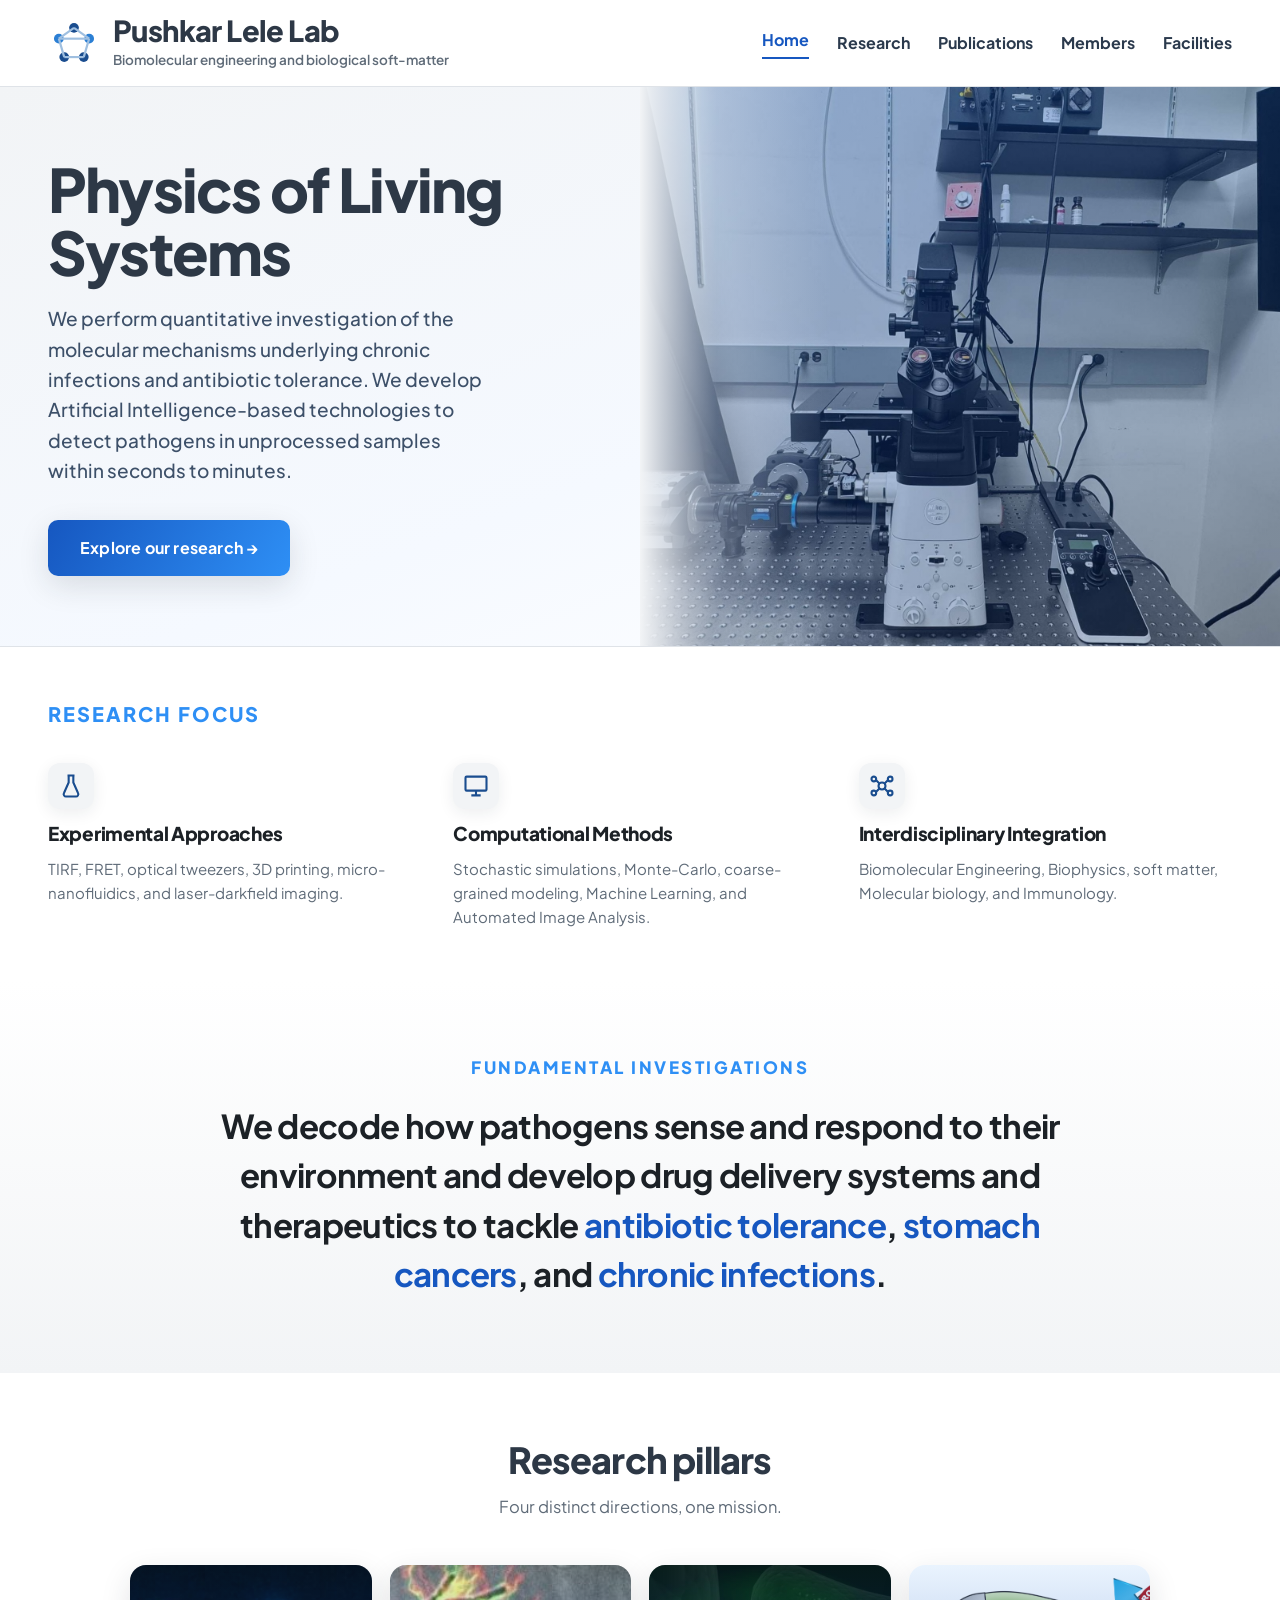
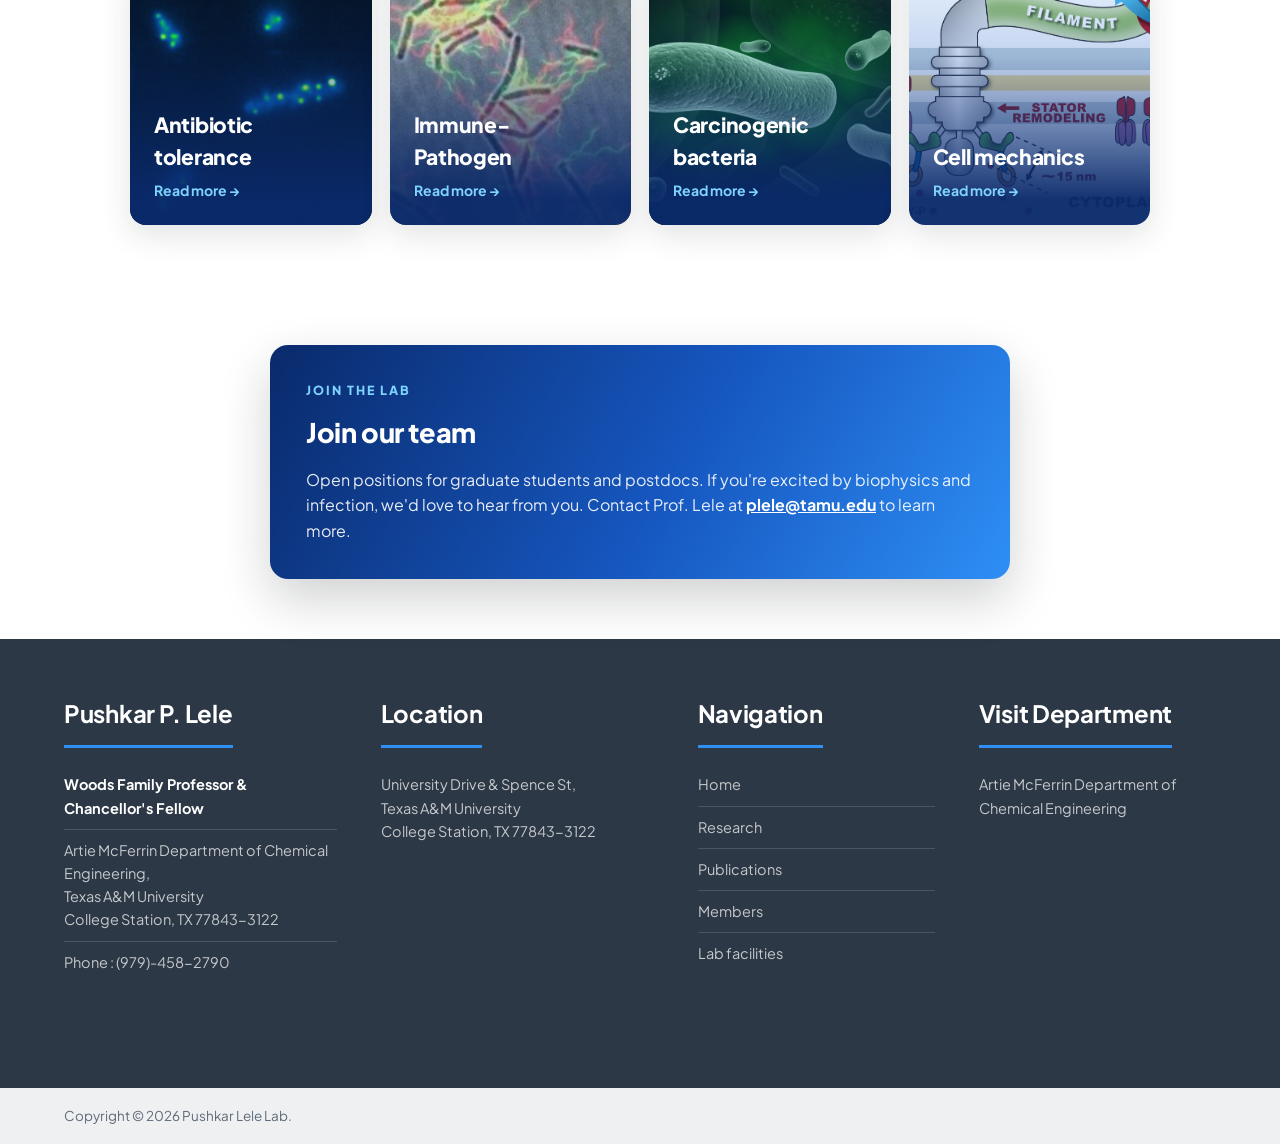
==== commit c82d06ea: "changes" ====
--- a/index.html
+++ b/index.html
@@ -189,7 +189,61 @@
   .prof-tags{display:flex; flex-wrap:wrap; gap:8px; margin-top:6px;}
   .prof-tags span{font-family:var(--sans); font-size:12.5px; font-weight:600; background:#fff; border:1px solid var(--line); color:var(--blue); padding:6px 12px; border-radius:20px;}
 
-  @media(max-width:820px){ .hero{grid-template-columns:1fr;} .rf-grid{grid-template-columns:1fr 1fr;} .grid4,.mgrid{grid-template-columns:1fr 1fr;} .lower,.rblock,.fcard,.foot{grid-template-columns:1fr;} }
+  /* ===== Mobile nav toggle (hamburger) ===== */
+  .navtoggle{display:none; background:none; border:none; cursor:pointer; padding:6px; margin-left:12px; flex-shrink:0;}
+  .navtoggle svg{width:26px; height:26px; display:block; color:var(--blue-deep);}
+
+  img{max-width:100%;}
+
+  @media(max-width:880px){
+    .nav{padding:14px 20px; flex-wrap:wrap;}
+    .navtoggle{display:block;}
+    .brandsub{display:none;}
+    .brandname{font-size:21px;}
+    .logo-svg{width:38px; height:38px;}
+    .menu{display:none; position:absolute; top:100%; left:0; right:0; flex-direction:column; align-items:stretch; gap:0; background:#fff; border-bottom:1px solid var(--line); box-shadow:var(--shadow-md); padding:6px 20px 18px; z-index:900;}
+    .nav.menu-open .menu{display:flex;}
+    .menu span{width:100%; padding:14px 0; border-bottom:1px solid var(--line);}
+    .menu .on{border-bottom:1px solid var(--line);}
+    .menu .cta{width:100%; text-align:center; margin-top:10px; padding:13px 22px; box-sizing:border-box;}
+    .hero{grid-template-columns:1fr;}
+    .hero-r{height:260px;}
+    .rf-grid{grid-template-columns:1fr 1fr;}
+    .grid4,.mgrid{grid-template-columns:1fr 1fr;}
+    .lower,.rblock,.fcard,.foot{grid-template-columns:1fr;}
+    .rblock:nth-child(even) .rtext{order:0;}
+    .fcard:nth-child(even) .ftext2{order:0;}
+    .pi-card{grid-template-columns:1fr; text-align:center;}
+    .pi-photo{width:160px; height:180px; margin:0 auto;}
+    .prof-inner{grid-template-columns:1fr; text-align:center;}
+    .prof-photo{width:180px; height:200px; margin:0 auto;}
+    .prof-head .links{justify-content:center;}
+    .prof-body{grid-template-columns:1fr;}
+    .wrap{padding:48px 24px;}
+    .band{padding:44px 24px;}
+    .rf{padding:40px 24px;}
+  }
+
+  @media(max-width:480px){
+    .hero-l{padding:40px 18px;}
+    .hero-l h1{font-size:32px;}
+    .hero-l p{font-size:15.5px;}
+    .band h1{font-size:28px;}
+    .mission{padding:44px 20px;}
+    .mission .lead{font-size:21px;}
+    .wrap{padding:36px 18px;}
+    .sec-title{font-size:24px;}
+    .grid4,.mgrid,.rf-grid{grid-template-columns:1fr;}
+    .foot{padding:36px 20px 26px;}
+    .fbottom{padding:16px 20px;}
+    .pi-info h3{font-size:23px;}
+    .role-title{font-size:20px;}
+    .prof-head h1{font-size:26px;}
+    .listhead h2{font-size:22px;}
+    .alumni .ag{columns:1;}
+    .pubitem{padding:16px 10px; gap:12px;}
+    .ptitle{font-size:15.5px;}
+  }
 </style>
 </head>
 <body>
@@ -213,14 +267,14 @@
       </svg>
       <div><div class="brandname">Pushkar Lele Lab</div><div class="brandsub">Biomolecular engineering and biological soft-matter</div></div>
     </div>
-    <div class="menu"><span class="on" onclick="go('home')">Home</span><span onclick="go('research')">Research</span><span onclick="go('pubs')">Publications</span><span onclick="go('members')">Members</span><span onclick="go('facilities')">Facilities</span></div>
+    <button class="navtoggle" onclick="toggleMenu(this)" aria-label="Menu"><svg viewBox="0 0 24 24" fill="none" stroke="currentColor" stroke-width="2" stroke-linecap="round"><line x1="3" y1="6" x2="21" y2="6"/><line x1="3" y1="12" x2="21" y2="12"/><line x1="3" y1="18" x2="21" y2="18"/></svg></button><div class="menu"><span class="on" onclick="go('home')">Home</span><span onclick="go('research')">Research</span><span onclick="go('pubs')">Publications</span><span onclick="go('members')">Members</span><span onclick="go('facilities')">Facilities</span></div>
   </div>
 
   <div class="hero">
     <div class="hero-l">
-      <h1>Understanding life at the molecular level</h1>
+      <h1>Physics of Living Systems</h1>
       <div class="hero-underline"></div>
-      <p>We develop quantitative understanding of the molecular mechanisms that drive cell-signaling, cancers, and antibiotic resistance.</p>
+      <p>We perform quantitative investigation of the molecular mechanisms underlying chronic infections and antibiotic tolerance. We develop Artificial Intelligence-based technologies to detect pathogens in unprocessed samples within seconds to minutes.</p>
       <a class="cta" onclick="go('research')" style="cursor:pointer;">Explore our research →</a>
     </div>
     <div class="hero-r"><div class="img"></div><div class="tint"></div></div>
@@ -232,21 +286,21 @@
       <div class="rf-item">
         <svg class="rf-icon" viewBox="0 0 24 24" fill="none" stroke="#1a4d8f" stroke-width="1.8"><path d="M9 3h6M10 3v6l-4 9a2 2 0 002 3h8a2 2 0 002-3l-4-9V3"/></svg>
         <h4>Experimental Approaches</h4>
-        <p>TIRF, FRET, optical tweezers, 3D printing, micro-manipulation, and laser-darkfield imaging.</p>
+        <p>TIRF, FRET, optical tweezers, 3D printing, micro-nanofluidics, and laser-darkfield imaging.</p>
       </div>
       <div class="rf-item">
         <svg class="rf-icon" viewBox="0 0 24 24" fill="none" stroke="#1a4d8f" stroke-width="1.8"><rect x="3" y="4" width="18" height="12" rx="1"/><path d="M8 20h8M12 16v4"/></svg>
         <h4>Computational Methods</h4>
-        <p>Stochastic simulations, Monte-Carlo dynamics, coarse-grained modeling, and statistical mechanics.</p>
+        <p>Stochastic simulations, Monte-Carlo, coarse-grained modeling, Machine Learning, and Automated Image Analysis.</p>
       </div>
       <div class="rf-item">
         <svg class="rf-icon" viewBox="0 0 24 24" fill="none" stroke="#1a4d8f" stroke-width="1.8"><circle cx="12" cy="12" r="3"/><circle cx="5" cy="6" r="2"/><circle cx="19" cy="6" r="2"/><circle cx="5" cy="18" r="2"/><circle cx="19" cy="18" r="2"/><path d="M7 7l3 3M17 7l-3 3M7 17l3-3M17 17l-3-3"/></svg>
         <h4>Interdisciplinary Integration</h4>
-        <p>Microfluidics, molecular biology, biochemistry, and 3D printing technologies.</p>
+        <p>Biomolecular Engineering, Biophysics, soft matter, Molecular biology, and Immunology.</p>
       </div>
       </div></div>
 
-  <div class="mission"><div class="ey">WHAT WE STUDY &amp; WHY IT MATTERS</div><div class="lead">We decode how pathogenic bacteria sense and respond to their environment - work central to fighting <b>antibiotic resistance</b>, <b>stomach cancers</b>, and <b>chronic infection</b>.</div></div>
+  <div class="mission"><div class="ey">FUNDAMENTAL INVESTIGATIONS</div><div class="lead">We decode how pathogens sense and respond to their environment and develop drug delivery systems and therapeutics to tackle <b>antibiotic tolerance</b>, <b>stomach cancers</b>, and <b>chronic infections</b>.</div></div>
 
   <div class="wrap"><div class="sec-title">Research pillars</div><div class="sec-sub">Four distinct directions, one mission.</div>
     <div class="grid4">
@@ -264,7 +318,7 @@
   <div class="fbottom">Copyright &copy; 2026 Pushkar Lele Lab.</div>
 </div>
 <div class="page" id="research">
-<div class="nav"><div class="brandbox"><svg class="logo-svg" viewBox="0 0 48 48" fill="none" xmlns="http://www.w3.org/2000/svg"><circle cx="24" cy="10" r="4.5" fill="#1a4d8f"/><circle cx="10" cy="20" r="4.5" fill="#2b7fd4"/><circle cx="38" cy="20" r="4.5" fill="#2b7fd4"/><circle cx="15" cy="37" r="4.5" fill="#1a4d8f"/><circle cx="33" cy="37" r="4.5" fill="#1a4d8f"/><line x1="24" y1="10" x2="10" y2="20" stroke="#9fbfe0" stroke-width="2"/><line x1="24" y1="10" x2="38" y2="20" stroke="#9fbfe0" stroke-width="2"/><line x1="10" y1="20" x2="15" y2="37" stroke="#9fbfe0" stroke-width="2"/><line x1="38" y1="20" x2="33" y2="37" stroke="#9fbfe0" stroke-width="2"/><line x1="15" y1="37" x2="33" y2="37" stroke="#9fbfe0" stroke-width="2"/><line x1="10" y1="20" x2="38" y2="20" stroke="#9fbfe0" stroke-width="2"/></svg> <div><div class="brandname">Pushkar Lele Lab</div><div class="brandsub">Biomolecular engineering and biological soft-matter</div></div></div><div class="menu">
+<div class="nav"><div class="brandbox"><svg class="logo-svg" viewBox="0 0 48 48" fill="none" xmlns="http://www.w3.org/2000/svg"><circle cx="24" cy="10" r="4.5" fill="#1a4d8f"/><circle cx="10" cy="20" r="4.5" fill="#2b7fd4"/><circle cx="38" cy="20" r="4.5" fill="#2b7fd4"/><circle cx="15" cy="37" r="4.5" fill="#1a4d8f"/><circle cx="33" cy="37" r="4.5" fill="#1a4d8f"/><line x1="24" y1="10" x2="10" y2="20" stroke="#9fbfe0" stroke-width="2"/><line x1="24" y1="10" x2="38" y2="20" stroke="#9fbfe0" stroke-width="2"/><line x1="10" y1="20" x2="15" y2="37" stroke="#9fbfe0" stroke-width="2"/><line x1="38" y1="20" x2="33" y2="37" stroke="#9fbfe0" stroke-width="2"/><line x1="15" y1="37" x2="33" y2="37" stroke="#9fbfe0" stroke-width="2"/><line x1="10" y1="20" x2="38" y2="20" stroke="#9fbfe0" stroke-width="2"/></svg> <div><div class="brandname">Pushkar Lele Lab</div><div class="brandsub">Biomolecular engineering and biological soft-matter</div></div></div><button class="navtoggle" onclick="toggleMenu(this)" aria-label="Menu"><svg viewBox="0 0 24 24" fill="none" stroke="currentColor" stroke-width="2" stroke-linecap="round"><line x1="3" y1="6" x2="21" y2="6"/><line x1="3" y1="12" x2="21" y2="12"/><line x1="3" y1="18" x2="21" y2="18"/></svg></button><div class="menu">
 <span onclick="go('home')">Home</span>
 <span class="on" onclick="go('research')">Research</span>
 <span onclick="go('pubs')">Publications</span>
@@ -284,7 +338,7 @@
 <div class="fbottom">Copyright &copy; 2026 Pushkar Lele Lab.</div>
 </div>
 <div class="page" id="pubs">
-<div class="nav"><div class="brandbox"><svg class="logo-svg" viewBox="0 0 48 48" fill="none" xmlns="http://www.w3.org/2000/svg"><circle cx="24" cy="10" r="4.5" fill="#1a4d8f"/><circle cx="10" cy="20" r="4.5" fill="#2b7fd4"/><circle cx="38" cy="20" r="4.5" fill="#2b7fd4"/><circle cx="15" cy="37" r="4.5" fill="#1a4d8f"/><circle cx="33" cy="37" r="4.5" fill="#1a4d8f"/><line x1="24" y1="10" x2="10" y2="20" stroke="#9fbfe0" stroke-width="2"/><line x1="24" y1="10" x2="38" y2="20" stroke="#9fbfe0" stroke-width="2"/><line x1="10" y1="20" x2="15" y2="37" stroke="#9fbfe0" stroke-width="2"/><line x1="38" y1="20" x2="33" y2="37" stroke="#9fbfe0" stroke-width="2"/><line x1="15" y1="37" x2="33" y2="37" stroke="#9fbfe0" stroke-width="2"/><line x1="10" y1="20" x2="38" y2="20" stroke="#9fbfe0" stroke-width="2"/></svg> <div><div class="brandname">Pushkar Lele Lab</div><div class="brandsub">Biomolecular engineering and biological soft-matter</div></div></div><div class="menu">
+<div class="nav"><div class="brandbox"><svg class="logo-svg" viewBox="0 0 48 48" fill="none" xmlns="http://www.w3.org/2000/svg"><circle cx="24" cy="10" r="4.5" fill="#1a4d8f"/><circle cx="10" cy="20" r="4.5" fill="#2b7fd4"/><circle cx="38" cy="20" r="4.5" fill="#2b7fd4"/><circle cx="15" cy="37" r="4.5" fill="#1a4d8f"/><circle cx="33" cy="37" r="4.5" fill="#1a4d8f"/><line x1="24" y1="10" x2="10" y2="20" stroke="#9fbfe0" stroke-width="2"/><line x1="24" y1="10" x2="38" y2="20" stroke="#9fbfe0" stroke-width="2"/><line x1="10" y1="20" x2="15" y2="37" stroke="#9fbfe0" stroke-width="2"/><line x1="38" y1="20" x2="33" y2="37" stroke="#9fbfe0" stroke-width="2"/><line x1="15" y1="37" x2="33" y2="37" stroke="#9fbfe0" stroke-width="2"/><line x1="10" y1="20" x2="38" y2="20" stroke="#9fbfe0" stroke-width="2"/></svg> <div><div class="brandname">Pushkar Lele Lab</div><div class="brandsub">Biomolecular engineering and biological soft-matter</div></div></div><button class="navtoggle" onclick="toggleMenu(this)" aria-label="Menu"><svg viewBox="0 0 24 24" fill="none" stroke="currentColor" stroke-width="2" stroke-linecap="round"><line x1="3" y1="6" x2="21" y2="6"/><line x1="3" y1="12" x2="21" y2="12"/><line x1="3" y1="18" x2="21" y2="18"/></svg></button><div class="menu">
 <span onclick="go('home')">Home</span>
 <span onclick="go('research')">Research</span>
 <span class="on" onclick="go('pubs')">Publications</span>
@@ -352,7 +406,7 @@
 <div class="fbottom">Copyright &copy; 2026 Pushkar Lele Lab.</div>
 </div>
 <div class="page" id="members">
-<div class="nav"><div class="brandbox"><svg class="logo-svg" viewBox="0 0 48 48" fill="none" xmlns="http://www.w3.org/2000/svg"><circle cx="24" cy="10" r="4.5" fill="#1a4d8f"/><circle cx="10" cy="20" r="4.5" fill="#2b7fd4"/><circle cx="38" cy="20" r="4.5" fill="#2b7fd4"/><circle cx="15" cy="37" r="4.5" fill="#1a4d8f"/><circle cx="33" cy="37" r="4.5" fill="#1a4d8f"/><line x1="24" y1="10" x2="10" y2="20" stroke="#9fbfe0" stroke-width="2"/><line x1="24" y1="10" x2="38" y2="20" stroke="#9fbfe0" stroke-width="2"/><line x1="10" y1="20" x2="15" y2="37" stroke="#9fbfe0" stroke-width="2"/><line x1="38" y1="20" x2="33" y2="37" stroke="#9fbfe0" stroke-width="2"/><line x1="15" y1="37" x2="33" y2="37" stroke="#9fbfe0" stroke-width="2"/><line x1="10" y1="20" x2="38" y2="20" stroke="#9fbfe0" stroke-width="2"/></svg> <div><div class="brandname">Pushkar Lele Lab</div><div class="brandsub">Biomolecular engineering and biological soft-matter</div></div></div><div class="menu">
+<div class="nav"><div class="brandbox"><svg class="logo-svg" viewBox="0 0 48 48" fill="none" xmlns="http://www.w3.org/2000/svg"><circle cx="24" cy="10" r="4.5" fill="#1a4d8f"/><circle cx="10" cy="20" r="4.5" fill="#2b7fd4"/><circle cx="38" cy="20" r="4.5" fill="#2b7fd4"/><circle cx="15" cy="37" r="4.5" fill="#1a4d8f"/><circle cx="33" cy="37" r="4.5" fill="#1a4d8f"/><line x1="24" y1="10" x2="10" y2="20" stroke="#9fbfe0" stroke-width="2"/><line x1="24" y1="10" x2="38" y2="20" stroke="#9fbfe0" stroke-width="2"/><line x1="10" y1="20" x2="15" y2="37" stroke="#9fbfe0" stroke-width="2"/><line x1="38" y1="20" x2="33" y2="37" stroke="#9fbfe0" stroke-width="2"/><line x1="15" y1="37" x2="33" y2="37" stroke="#9fbfe0" stroke-width="2"/><line x1="10" y1="20" x2="38" y2="20" stroke="#9fbfe0" stroke-width="2"/></svg> <div><div class="brandname">Pushkar Lele Lab</div><div class="brandsub">Biomolecular engineering and biological soft-matter</div></div></div><button class="navtoggle" onclick="toggleMenu(this)" aria-label="Menu"><svg viewBox="0 0 24 24" fill="none" stroke="currentColor" stroke-width="2" stroke-linecap="round"><line x1="3" y1="6" x2="21" y2="6"/><line x1="3" y1="12" x2="21" y2="12"/><line x1="3" y1="18" x2="21" y2="18"/></svg></button><div class="menu">
 <span onclick="go('home')">Home</span>
 <span onclick="go('research')">Research</span>
 <span onclick="go('pubs')">Publications</span>
@@ -390,7 +444,7 @@
 <div class="fbottom">Copyright &copy; 2026 Pushkar Lele Lab.</div>
 </div>
 <div class="page" id="facilities">
-<div class="nav"><div class="brandbox"><svg class="logo-svg" viewBox="0 0 48 48" fill="none" xmlns="http://www.w3.org/2000/svg"><circle cx="24" cy="10" r="4.5" fill="#1a4d8f"/><circle cx="10" cy="20" r="4.5" fill="#2b7fd4"/><circle cx="38" cy="20" r="4.5" fill="#2b7fd4"/><circle cx="15" cy="37" r="4.5" fill="#1a4d8f"/><circle cx="33" cy="37" r="4.5" fill="#1a4d8f"/><line x1="24" y1="10" x2="10" y2="20" stroke="#9fbfe0" stroke-width="2"/><line x1="24" y1="10" x2="38" y2="20" stroke="#9fbfe0" stroke-width="2"/><line x1="10" y1="20" x2="15" y2="37" stroke="#9fbfe0" stroke-width="2"/><line x1="38" y1="20" x2="33" y2="37" stroke="#9fbfe0" stroke-width="2"/><line x1="15" y1="37" x2="33" y2="37" stroke="#9fbfe0" stroke-width="2"/><line x1="10" y1="20" x2="38" y2="20" stroke="#9fbfe0" stroke-width="2"/></svg> <div><div class="brandname">Pushkar Lele Lab</div><div class="brandsub">Biomolecular engineering and biological soft-matter</div></div></div><div class="menu">
+<div class="nav"><div class="brandbox"><svg class="logo-svg" viewBox="0 0 48 48" fill="none" xmlns="http://www.w3.org/2000/svg"><circle cx="24" cy="10" r="4.5" fill="#1a4d8f"/><circle cx="10" cy="20" r="4.5" fill="#2b7fd4"/><circle cx="38" cy="20" r="4.5" fill="#2b7fd4"/><circle cx="15" cy="37" r="4.5" fill="#1a4d8f"/><circle cx="33" cy="37" r="4.5" fill="#1a4d8f"/><line x1="24" y1="10" x2="10" y2="20" stroke="#9fbfe0" stroke-width="2"/><line x1="24" y1="10" x2="38" y2="20" stroke="#9fbfe0" stroke-width="2"/><line x1="10" y1="20" x2="15" y2="37" stroke="#9fbfe0" stroke-width="2"/><line x1="38" y1="20" x2="33" y2="37" stroke="#9fbfe0" stroke-width="2"/><line x1="15" y1="37" x2="33" y2="37" stroke="#9fbfe0" stroke-width="2"/><line x1="10" y1="20" x2="38" y2="20" stroke="#9fbfe0" stroke-width="2"/></svg> <div><div class="brandname">Pushkar Lele Lab</div><div class="brandsub">Biomolecular engineering and biological soft-matter</div></div></div><button class="navtoggle" onclick="toggleMenu(this)" aria-label="Menu"><svg viewBox="0 0 24 24" fill="none" stroke="currentColor" stroke-width="2" stroke-linecap="round"><line x1="3" y1="6" x2="21" y2="6"/><line x1="3" y1="12" x2="21" y2="12"/><line x1="3" y1="18" x2="21" y2="18"/></svg></button><div class="menu">
 <span onclick="go('home')">Home</span>
 <span onclick="go('research')">Research</span>
 <span onclick="go('pubs')">Publications</span>
@@ -401,9 +455,9 @@
   <div class="band"><div class="band-img" style="background-image:url('https://images.unsplash.com/photo-1581093588401-fbb62a02f120?w=1600&q=80')"></div><div class="band-tint"></div><div class="band-c"><div class="ey">LAB FACILITIES</div><h1>Instruments &amp; capabilities</h1><p>State-of-the-art microscopy, microfluidics, and molecular biology infrastructure.</p></div></div>
   <div class="wrap">
     <div class="fcard"><img class="fimg2" src="Group/photos/micr-1.jpg" alt=""><div class="ftext2"><h3>Microscopy</h3><ul><li>7 microscopes incl. Nikon Ti2-E with Ring-TIRF illumination</li><li>Optical tweezers-equipped Nikon Ti-E</li><li>FRET on live cells; single-photon detection (Hamamatsu PMTs)</li><li>Darkfield, phase, FRAP capabilities</li></ul></div></div>
-    <div class="fcard"><img class="fimg2" src="Group/photos/fluidics.jpg" alt=""><div class="ftext2"><h3>Microfluidics</h3><ul><li>Custom microfluidic device fabrication</li><li>Integrated with 3D-printing workflows</li><li><span class="ph">[Additional details to be added]</span></li></ul></div></div>
+    <div class="fcard"><img class="fimg2" src="Group/photos/fluidics.jpg" alt=""><div class="ftext2"><h3>Microfluidics</h3><ul><li>Custom microfluidic device fabrication</li><li>Integrated with 3D-printing workflows</li></ul></div></div>
     <div class="fcard"><img class="fimg2" src="Group/photos/BSL.jpg" alt=""><div class="ftext2"><h3>Molecular Biology &amp; Culturing</h3><ul><li>Genome editing (λ-Red homologous recombineering)</li><li>Plasmid extraction &amp; protein purification</li><li>Molecular cloning; PCR / gel electrophoresis / electroporation</li><li>BSL culturing facilities</li></ul></div></div>
-    <div class="fcard"><img class="fimg2" src="Group/photos/laser.png" alt=""><div class="ftext2"><h3>Micro-manipulation &amp; Micro-gravity</h3><ul><li>TransferMan 4r &amp; FemtoJet 4i microinjector</li><li>Sutter P-1000 micropipette puller</li><li>Synthecon RCCS-4HD rotary cell culture (microgravity)</li></ul></div></div>
+    <div class="fcard"><img class="fimg2" src="post_2-1-1-ezgif.com-optimize.gif" alt=""><div class="ftext2"><h3>Micro-manipulation &amp; Micro-gravity</h3><ul><li>TransferMan 4r &amp; FemtoJet 4i microinjector</li><li>Sutter P-1000 micropipette puller</li><li>Synthecon RCCS-4HD rotary cell culture (microgravity)</li></ul></div></div>
   </div>
 <div class="foot"><div class="fcol"><h4>Pushkar P. Lele</h4><div><b>Woods Family Professor &amp; Chancellor's Fellow</b></div><div>Artie McFerrin Department of Chemical Engineering,<br>Texas A&amp;M University<br>College Station, TX 77843-3122</div><div>Phone : (979)-458-2790</div></div><div class="fcol"><h4>Location</h4><div>University Drive &amp; Spence St,<br>Texas A&amp;M University<br>College Station, TX 77843-3122</div><iframe class="fmap" src="https://maps.google.com/maps?q=College+Station,+TX+77843&amp;z=14&amp;output=embed" loading="lazy" referrerpolicy="no-referrer-when-downgrade"></iframe></div><div class="fcol"><h4>Navigation</h4><div class="fnav-item" onclick="go('home')">Home</div><div class="fnav-item" onclick="go('research')">Research</div><div class="fnav-item" onclick="go('pubs')">Publications</div><div class="fnav-item" onclick="go('members')">Members</div><div class="fnav-item" onclick="go('facilities')">Lab facilities</div></div><div class="fcol"><h4>Visit Department</h4><div>Artie McFerrin Department of Chemical Engineering</div></div></div>
 <div class="fbottom">Copyright &copy; 2026 Pushkar Lele Lab.</div>
@@ -411,7 +465,7 @@
 
 <!-- MEMBER PROFILE (sample) -->
 <div class="page" id="profile">
-  <div class="nav"><div class="brandbox"><svg class="logo-svg" viewBox="0 0 48 48" fill="none" xmlns="http://www.w3.org/2000/svg"><circle cx="24" cy="10" r="4.5" fill="#1a4d8f"/><circle cx="10" cy="20" r="4.5" fill="#2b7fd4"/><circle cx="38" cy="20" r="4.5" fill="#2b7fd4"/><circle cx="15" cy="37" r="4.5" fill="#1a4d8f"/><circle cx="33" cy="37" r="4.5" fill="#1a4d8f"/><line x1="24" y1="10" x2="10" y2="20" stroke="#9fbfe0" stroke-width="2"/><line x1="24" y1="10" x2="38" y2="20" stroke="#9fbfe0" stroke-width="2"/><line x1="10" y1="20" x2="15" y2="37" stroke="#9fbfe0" stroke-width="2"/><line x1="38" y1="20" x2="33" y2="37" stroke="#9fbfe0" stroke-width="2"/><line x1="15" y1="37" x2="33" y2="37" stroke="#9fbfe0" stroke-width="2"/><line x1="10" y1="20" x2="38" y2="20" stroke="#9fbfe0" stroke-width="2"/></svg><div><div class="brandname">Pushkar Lele Lab</div><div class="brandsub">Biomolecular engineering and biological soft-matter</div></div></div><div class="menu"><span onclick="go('home')">Home</span><span onclick="go('research')">Research</span><span onclick="go('pubs')">Publications</span><span class="on" onclick="go('members')">Members</span><span onclick="go('facilities')">Facilities</span></div></div>
+  <div class="nav"><div class="brandbox"><svg class="logo-svg" viewBox="0 0 48 48" fill="none" xmlns="http://www.w3.org/2000/svg"><circle cx="24" cy="10" r="4.5" fill="#1a4d8f"/><circle cx="10" cy="20" r="4.5" fill="#2b7fd4"/><circle cx="38" cy="20" r="4.5" fill="#2b7fd4"/><circle cx="15" cy="37" r="4.5" fill="#1a4d8f"/><circle cx="33" cy="37" r="4.5" fill="#1a4d8f"/><line x1="24" y1="10" x2="10" y2="20" stroke="#9fbfe0" stroke-width="2"/><line x1="24" y1="10" x2="38" y2="20" stroke="#9fbfe0" stroke-width="2"/><line x1="10" y1="20" x2="15" y2="37" stroke="#9fbfe0" stroke-width="2"/><line x1="38" y1="20" x2="33" y2="37" stroke="#9fbfe0" stroke-width="2"/><line x1="15" y1="37" x2="33" y2="37" stroke="#9fbfe0" stroke-width="2"/><line x1="10" y1="20" x2="38" y2="20" stroke="#9fbfe0" stroke-width="2"/></svg><div><div class="brandname">Pushkar Lele Lab</div><div class="brandsub">Biomolecular engineering and biological soft-matter</div></div></div><button class="navtoggle" onclick="toggleMenu(this)" aria-label="Menu"><svg viewBox="0 0 24 24" fill="none" stroke="currentColor" stroke-width="2" stroke-linecap="round"><line x1="3" y1="6" x2="21" y2="6"/><line x1="3" y1="12" x2="21" y2="12"/><line x1="3" y1="18" x2="21" y2="18"/></svg></button><div class="menu"><span onclick="go('home')">Home</span><span onclick="go('research')">Research</span><span onclick="go('pubs')">Publications</span><span class="on" onclick="go('members')">Members</span><span onclick="go('facilities')">Facilities</span></div></div>
 
   <div class="prof-hero">
     <div class="prof-inner">
@@ -458,12 +512,16 @@
   var el=document.getElementById(id);
   if(el) el.classList.add('show');
   window.scrollTo({top:0});
+  document.querySelectorAll('.nav.menu-open').forEach(n=>n.classList.remove('menu-open'));
 }
 function goSection(pageId, sectionId){
   go(pageId);
   var el=document.getElementById(sectionId);
   if(el) el.scrollIntoView({behavior:'smooth', block:'start'});
 }
+function toggleMenu(btn){
+  btn.closest('.nav').classList.toggle('menu-open');
+}
 </script>
 </body>
 </html>
